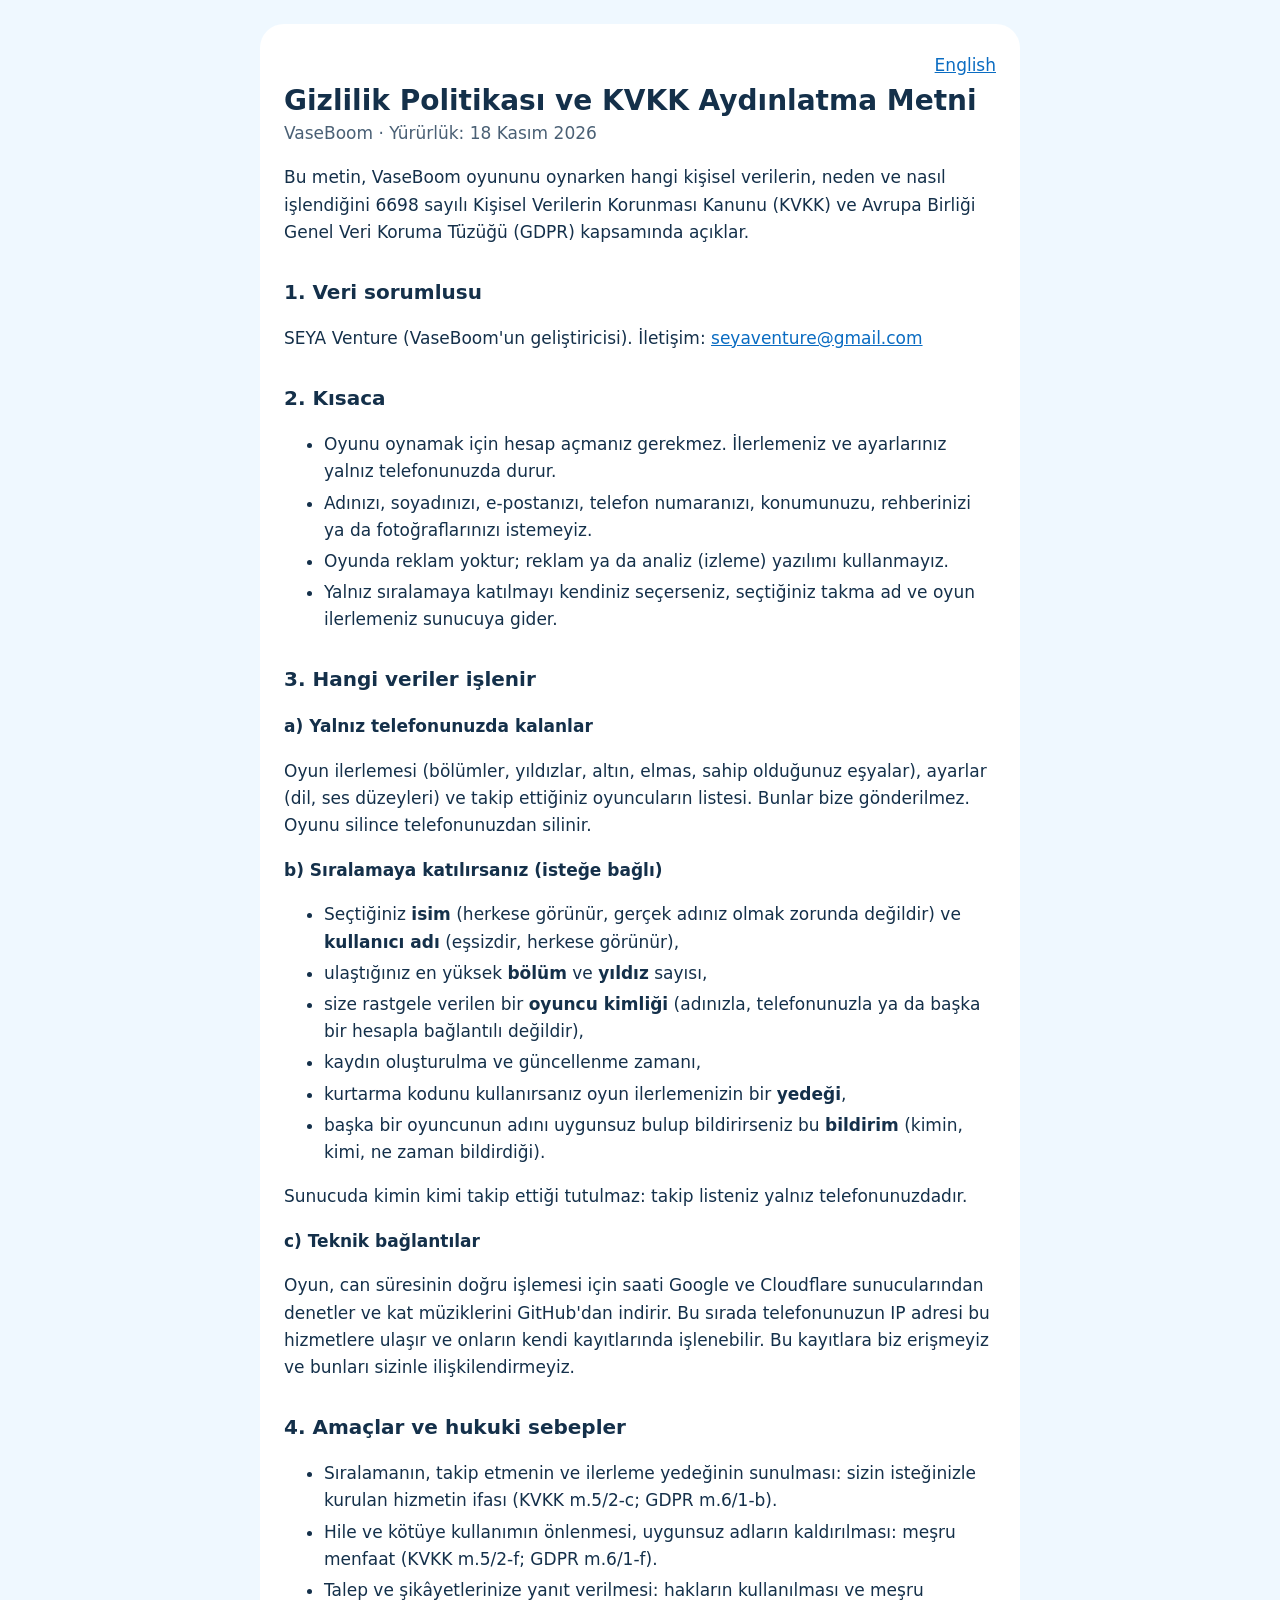
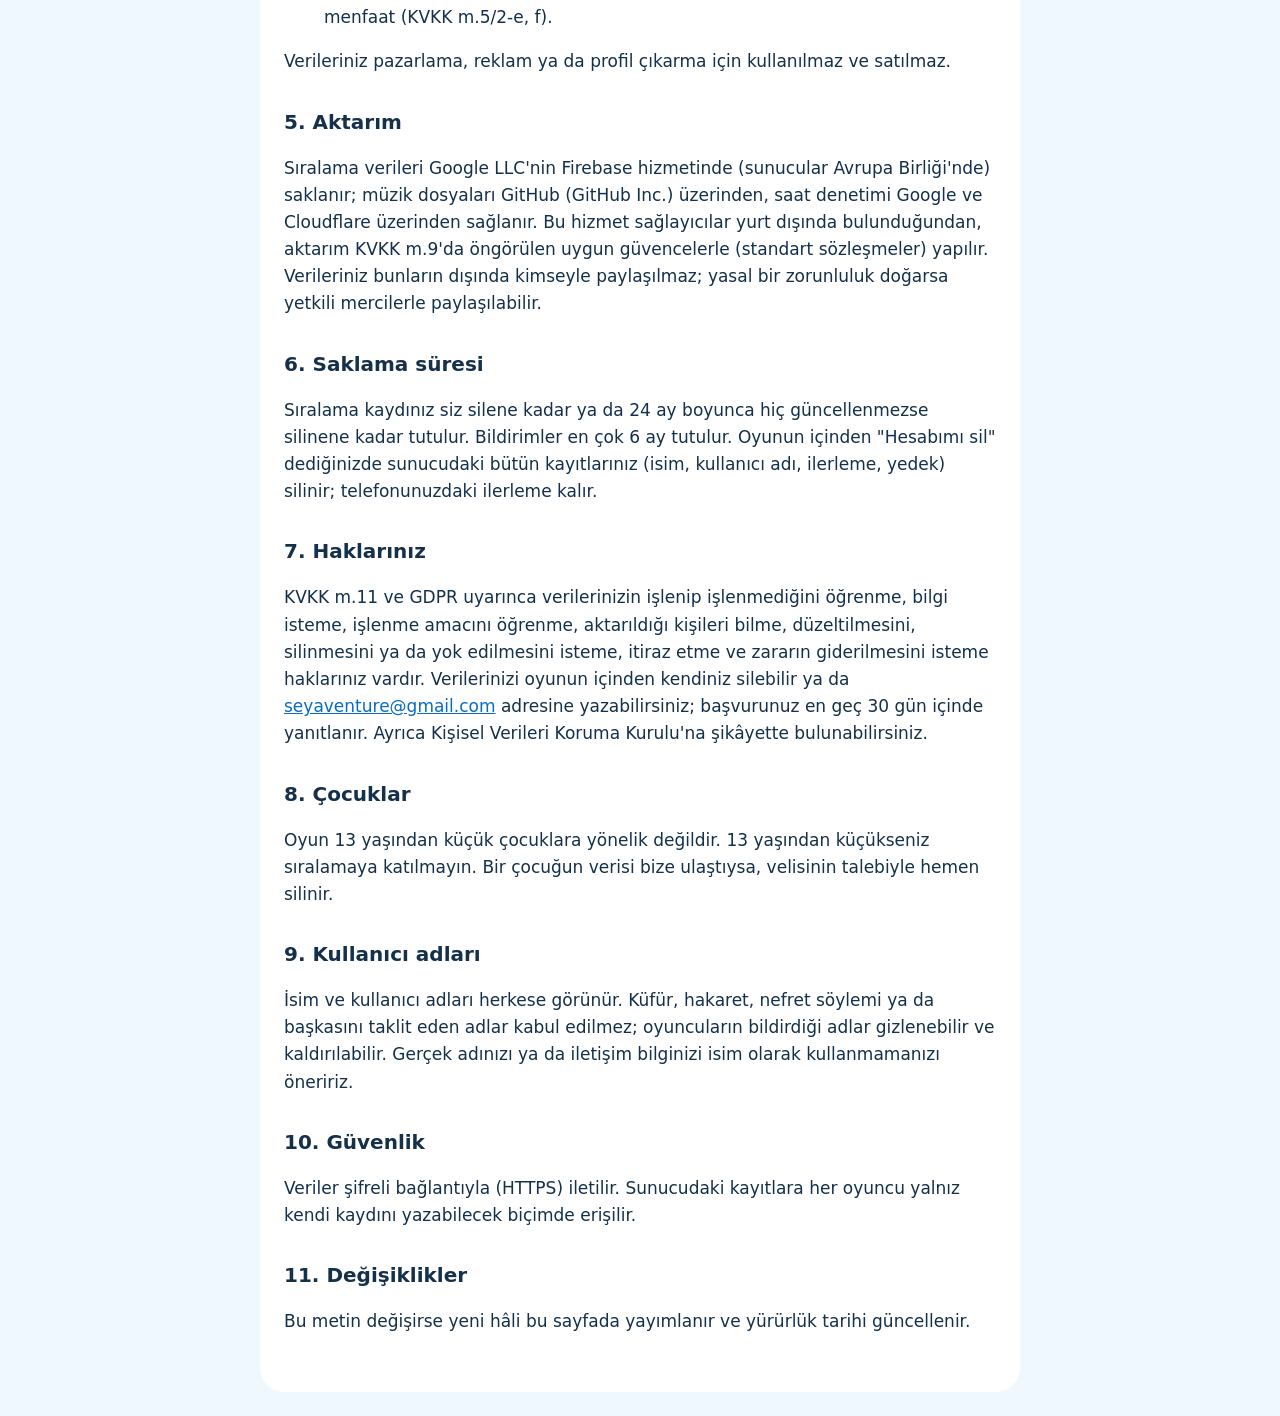
==== legal/tr/gizlilik.html @ 2c10719c "VaseBoom: music and legal pages in one public repository" ====
<!doctype html>
<html lang="tr">
<head>
<meta charset="utf-8">
<meta name="viewport" content="width=device-width, initial-scale=1">
<title>VaseBoom · Gizlilik Politikası</title>
<link rel="stylesheet" href="../style.css">
</head>
<body>
<main>
<p class="lang"><a href="../en/gizlilik.html">English</a></p>
<h1>Gizlilik Politikası ve KVKK Aydınlatma Metni</h1>
<p class="meta">VaseBoom · Yürürlük: 18 Kasım 2026</p>

<p>Bu metin, VaseBoom oyununu oynarken hangi kişisel verilerin, neden ve nasıl işlendiğini 6698 sayılı Kişisel Verilerin Korunması Kanunu (KVKK) ve Avrupa Birliği Genel Veri Koruma Tüzüğü (GDPR) kapsamında açıklar.</p>

<h2>1. Veri sorumlusu</h2>
<p>SEYA Venture (VaseBoom'un geliştiricisi). İletişim: <a href="mailto:seyaventure@gmail.com">seyaventure@gmail.com</a></p>

<h2>2. Kısaca</h2>
<ul>
<li>Oyunu oynamak için hesap açmanız gerekmez. İlerlemeniz ve ayarlarınız yalnız telefonunuzda durur.</li>
<li>Adınızı, soyadınızı, e-postanızı, telefon numaranızı, konumunuzu, rehberinizi ya da fotoğraflarınızı istemeyiz.</li>
<li>Oyunda reklam yoktur; reklam ya da analiz (izleme) yazılımı kullanmayız.</li>
<li>Yalnız sıralamaya katılmayı kendiniz seçerseniz, seçtiğiniz takma ad ve oyun ilerlemeniz sunucuya gider.</li>
</ul>

<h2>3. Hangi veriler işlenir</h2>
<h3>a) Yalnız telefonunuzda kalanlar</h3>
<p>Oyun ilerlemesi (bölümler, yıldızlar, altın, elmas, sahip olduğunuz eşyalar), ayarlar (dil, ses düzeyleri) ve takip ettiğiniz oyuncuların listesi. Bunlar bize gönderilmez. Oyunu silince telefonunuzdan silinir.</p>

<h3>b) Sıralamaya katılırsanız (isteğe bağlı)</h3>
<ul>
<li>Seçtiğiniz <b>isim</b> (herkese görünür, gerçek adınız olmak zorunda değildir) ve <b>kullanıcı adı</b> (eşsizdir, herkese görünür),</li>
<li>ulaştığınız en yüksek <b>bölüm</b> ve <b>yıldız</b> sayısı,</li>
<li>size rastgele verilen bir <b>oyuncu kimliği</b> (adınızla, telefonunuzla ya da başka bir hesapla bağlantılı değildir),</li>
<li>kaydın oluşturulma ve güncellenme zamanı,</li>
<li>kurtarma kodunu kullanırsanız oyun ilerlemenizin bir <b>yedeği</b>,</li>
<li>başka bir oyuncunun adını uygunsuz bulup bildirirseniz bu <b>bildirim</b> (kimin, kimi, ne zaman bildirdiği).</li>
</ul>
<p>Sunucuda kimin kimi takip ettiği tutulmaz: takip listeniz yalnız telefonunuzdadır.</p>

<h3>c) Teknik bağlantılar</h3>
<p>Oyun, can süresinin doğru işlemesi için saati Google ve Cloudflare sunucularından denetler ve kat müziklerini GitHub'dan indirir. Bu sırada telefonunuzun IP adresi bu hizmetlere ulaşır ve onların kendi kayıtlarında işlenebilir. Bu kayıtlara biz erişmeyiz ve bunları sizinle ilişkilendirmeyiz.</p>

<h2>4. Amaçlar ve hukuki sebepler</h2>
<ul>
<li>Sıralamanın, takip etmenin ve ilerleme yedeğinin sunulması: sizin isteğinizle kurulan hizmetin ifası (KVKK m.5/2-c; GDPR m.6/1-b).</li>
<li>Hile ve kötüye kullanımın önlenmesi, uygunsuz adların kaldırılması: meşru menfaat (KVKK m.5/2-f; GDPR m.6/1-f).</li>
<li>Talep ve şikâyetlerinize yanıt verilmesi: hakların kullanılması ve meşru menfaat (KVKK m.5/2-e, f).</li>
</ul>
<p>Verileriniz pazarlama, reklam ya da profil çıkarma için kullanılmaz ve satılmaz.</p>

<h2>5. Aktarım</h2>
<p>Sıralama verileri Google LLC'nin Firebase hizmetinde (sunucular Avrupa Birliği'nde) saklanır; müzik dosyaları GitHub (GitHub Inc.) üzerinden, saat denetimi Google ve Cloudflare üzerinden sağlanır. Bu hizmet sağlayıcılar yurt dışında bulunduğundan, aktarım KVKK m.9'da öngörülen uygun güvencelerle (standart sözleşmeler) yapılır. Verileriniz bunların dışında kimseyle paylaşılmaz; yasal bir zorunluluk doğarsa yetkili mercilerle paylaşılabilir.</p>

<h2>6. Saklama süresi</h2>
<p>Sıralama kaydınız siz silene kadar ya da 24 ay boyunca hiç güncellenmezse silinene kadar tutulur. Bildirimler en çok 6 ay tutulur. Oyunun içinden "Hesabımı sil" dediğinizde sunucudaki bütün kayıtlarınız (isim, kullanıcı adı, ilerleme, yedek) silinir; telefonunuzdaki ilerleme kalır.</p>

<h2>7. Haklarınız</h2>
<p>KVKK m.11 ve GDPR uyarınca verilerinizin işlenip işlenmediğini öğrenme, bilgi isteme, işlenme amacını öğrenme, aktarıldığı kişileri bilme, düzeltilmesini, silinmesini ya da yok edilmesini isteme, itiraz etme ve zararın giderilmesini isteme haklarınız vardır. Verilerinizi oyunun içinden kendiniz silebilir ya da <a href="mailto:seyaventure@gmail.com">seyaventure@gmail.com</a> adresine yazabilirsiniz; başvurunuz en geç 30 gün içinde yanıtlanır. Ayrıca Kişisel Verileri Koruma Kurulu'na şikâyette bulunabilirsiniz.</p>

<h2>8. Çocuklar</h2>
<p>Oyun 13 yaşından küçük çocuklara yönelik değildir. 13 yaşından küçükseniz sıralamaya katılmayın. Bir çocuğun verisi bize ulaştıysa, velisinin talebiyle hemen silinir.</p>

<h2>9. Kullanıcı adları</h2>
<p>İsim ve kullanıcı adları herkese görünür. Küfür, hakaret, nefret söylemi ya da başkasını taklit eden adlar kabul edilmez; oyuncuların bildirdiği adlar gizlenebilir ve kaldırılabilir. Gerçek adınızı ya da iletişim bilginizi isim olarak kullanmamanızı öneririz.</p>

<h2>10. Güvenlik</h2>
<p>Veriler şifreli bağlantıyla (HTTPS) iletilir. Sunucudaki kayıtlara her oyuncu yalnız kendi kaydını yazabilecek biçimde erişilir.</p>

<h2>11. Değişiklikler</h2>
<p>Bu metin değişirse yeni hâli bu sayfada yayımlanır ve yürürlük tarihi güncellenir.</p>
</main>
</body>
</html>
---- legal/style.css ----
:root { --ink: #14304a; --soft: #4a6075; --accent: #0a6cc2; --bg: #eff8ff; --card: #ffffff; }
@media (prefers-color-scheme: dark) {
  :root { --ink: #e8f1fa; --soft: #a9bccd; --accent: #6cb8ff; --bg: #0f1d2b; --card: #16293b; }
}
* { box-sizing: border-box; }
body { margin: 0; background: var(--bg); color: var(--ink); font: 17px/1.6 system-ui, -apple-system, "Segoe UI", Roboto, sans-serif; }
main { max-width: 760px; margin: 24px auto; padding: 28px 24px 40px; background: var(--card); border-radius: 24px; }
h1 { font-size: 28px; line-height: 1.25; margin: 4px 0 2px; }
h2 { font-size: 20px; margin-top: 30px; }
h3 { font-size: 17px; margin-top: 18px; }
.meta { color: var(--soft); margin-top: 0; }
.lang { text-align: right; margin: 0; }
a { color: var(--accent); }
li { margin: 4px 0; }
@media (max-width: 600px) { main { margin: 0; border-radius: 0; padding: 20px 16px 32px; } }
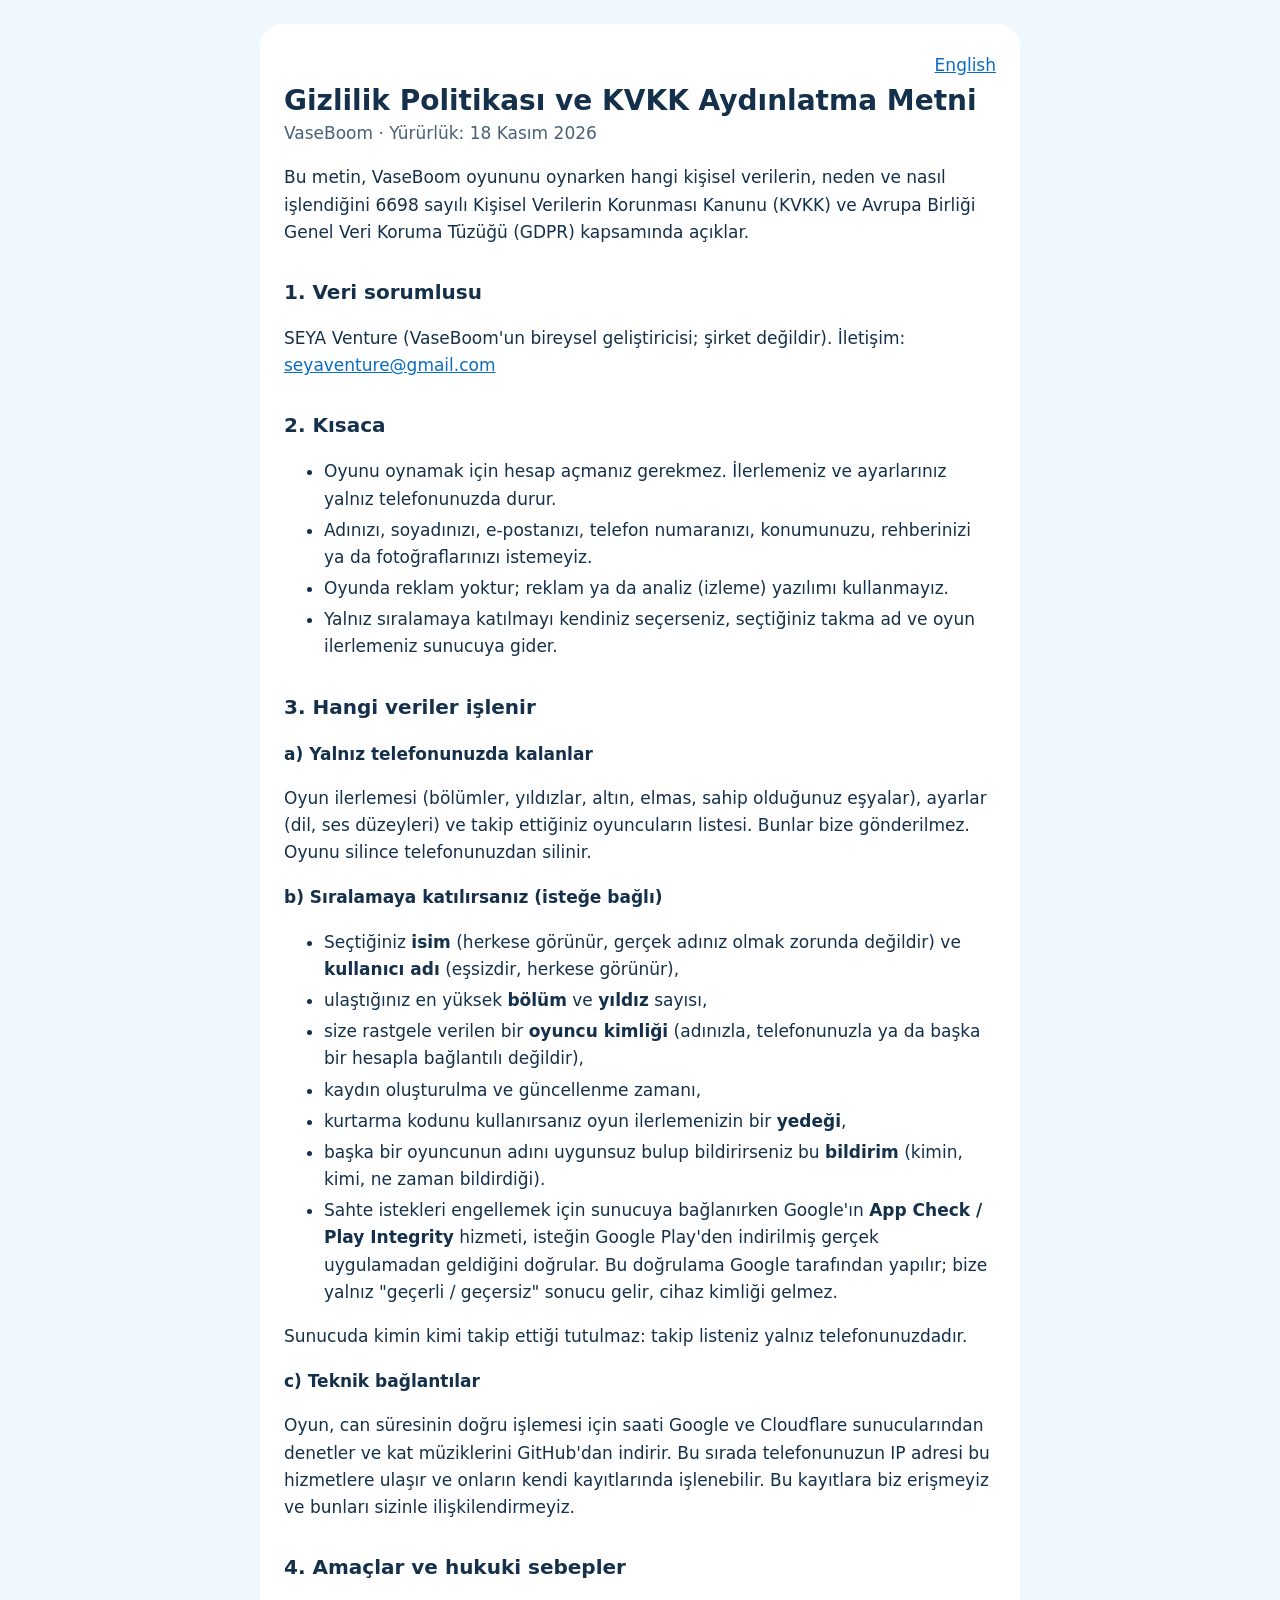
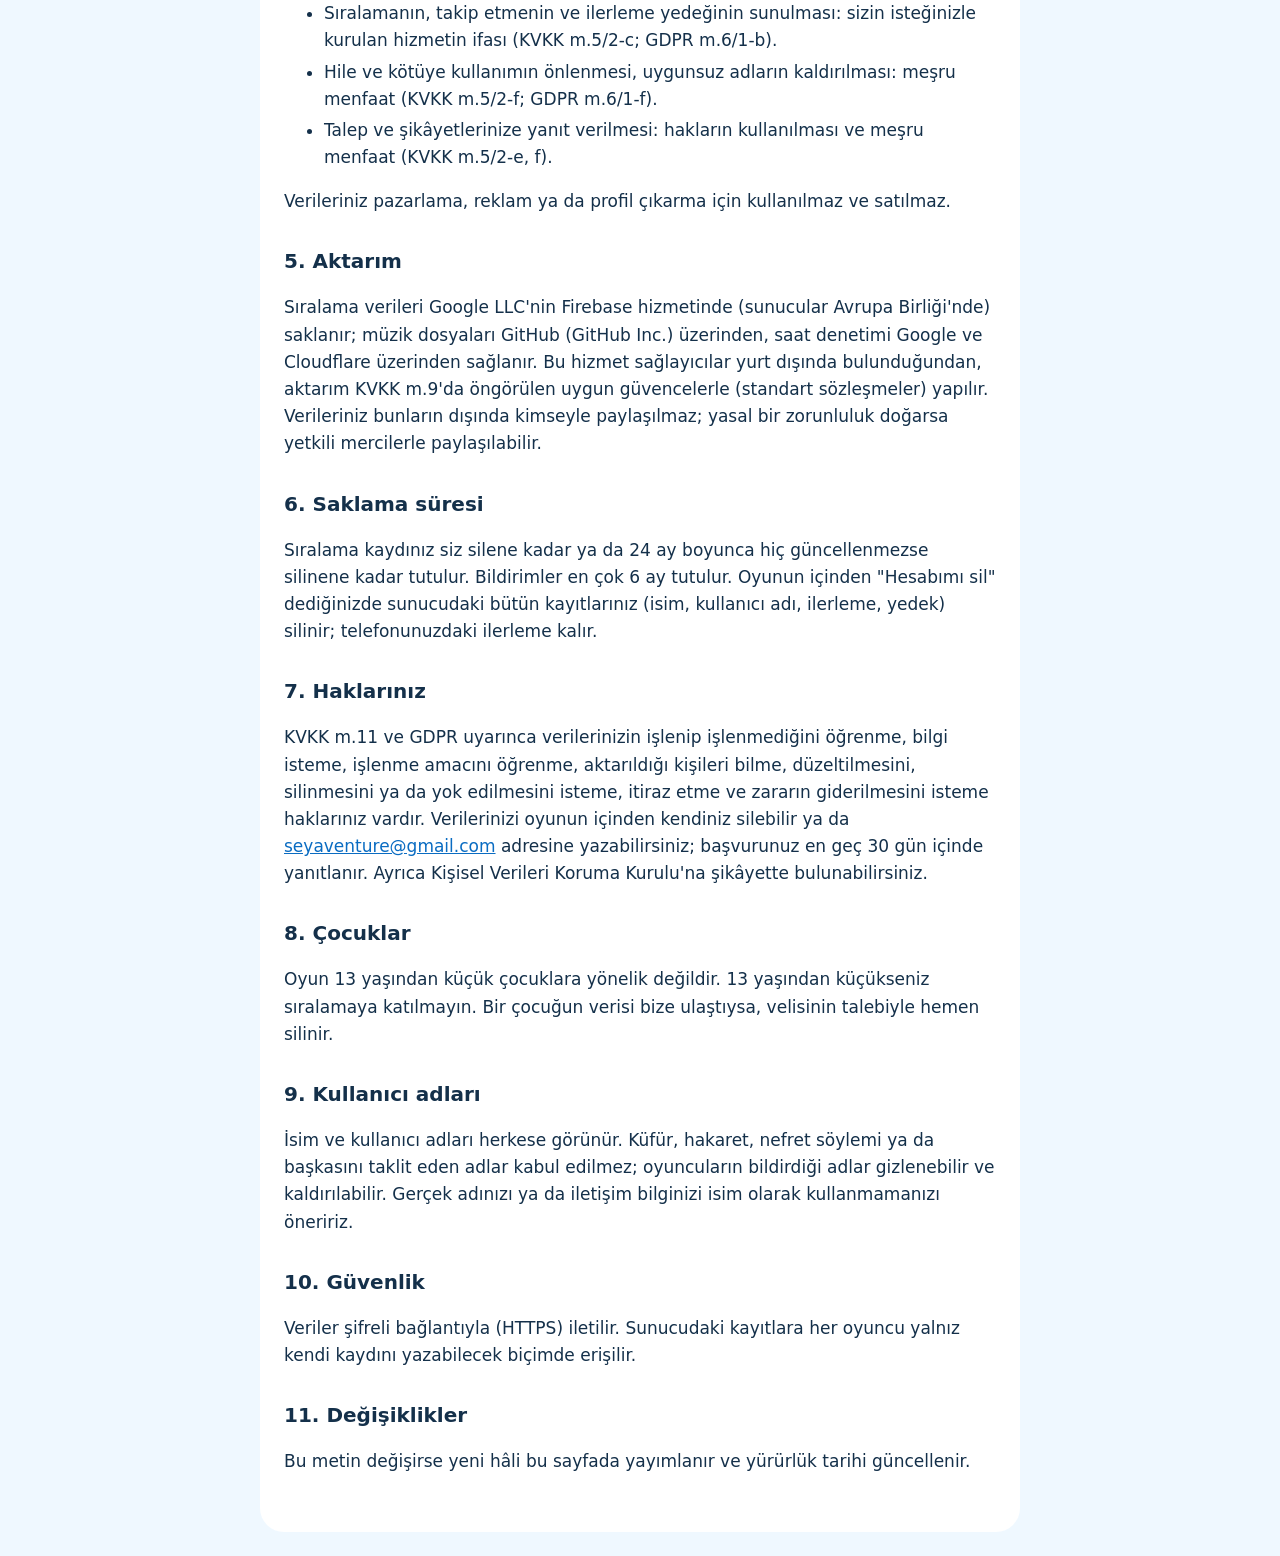
==== commit 24b7d000: "Privacy: individual developer, App Check note Co-Authored-By: Claude Opus 5.5 <noreply@anthropic.com" ====
--- a/legal/tr/gizlilik.html
+++ b/legal/tr/gizlilik.html
@@ -15,7 +15,7 @@
 <p>Bu metin, VaseBoom oyununu oynarken hangi kişisel verilerin, neden ve nasıl işlendiğini 6698 sayılı Kişisel Verilerin Korunması Kanunu (KVKK) ve Avrupa Birliği Genel Veri Koruma Tüzüğü (GDPR) kapsamında açıklar.</p>
 
 <h2>1. Veri sorumlusu</h2>
-<p>SEYA Venture (VaseBoom'un geliştiricisi). İletişim: <a href="mailto:seyaventure@gmail.com">seyaventure@gmail.com</a></p>
+<p>SEYA Venture (VaseBoom'un bireysel geliştiricisi; şirket değildir). İletişim: <a href="mailto:seyaventure@gmail.com">seyaventure@gmail.com</a></p>
 
 <h2>2. Kısaca</h2>
 <ul>
@@ -37,6 +37,7 @@
 <li>kaydın oluşturulma ve güncellenme zamanı,</li>
 <li>kurtarma kodunu kullanırsanız oyun ilerlemenizin bir <b>yedeği</b>,</li>
 <li>başka bir oyuncunun adını uygunsuz bulup bildirirseniz bu <b>bildirim</b> (kimin, kimi, ne zaman bildirdiği).</li>
+<li>Sahte istekleri engellemek için sunucuya bağlanırken Google'ın <b>App Check / Play Integrity</b> hizmeti, isteğin Google Play'den indirilmiş gerçek uygulamadan geldiğini doğrular. Bu doğrulama Google tarafından yapılır; bize yalnız "geçerli / geçersiz" sonucu gelir, cihaz kimliği gelmez.</li>
 </ul>
 <p>Sunucuda kimin kimi takip ettiği tutulmaz: takip listeniz yalnız telefonunuzdadır.</p>
 
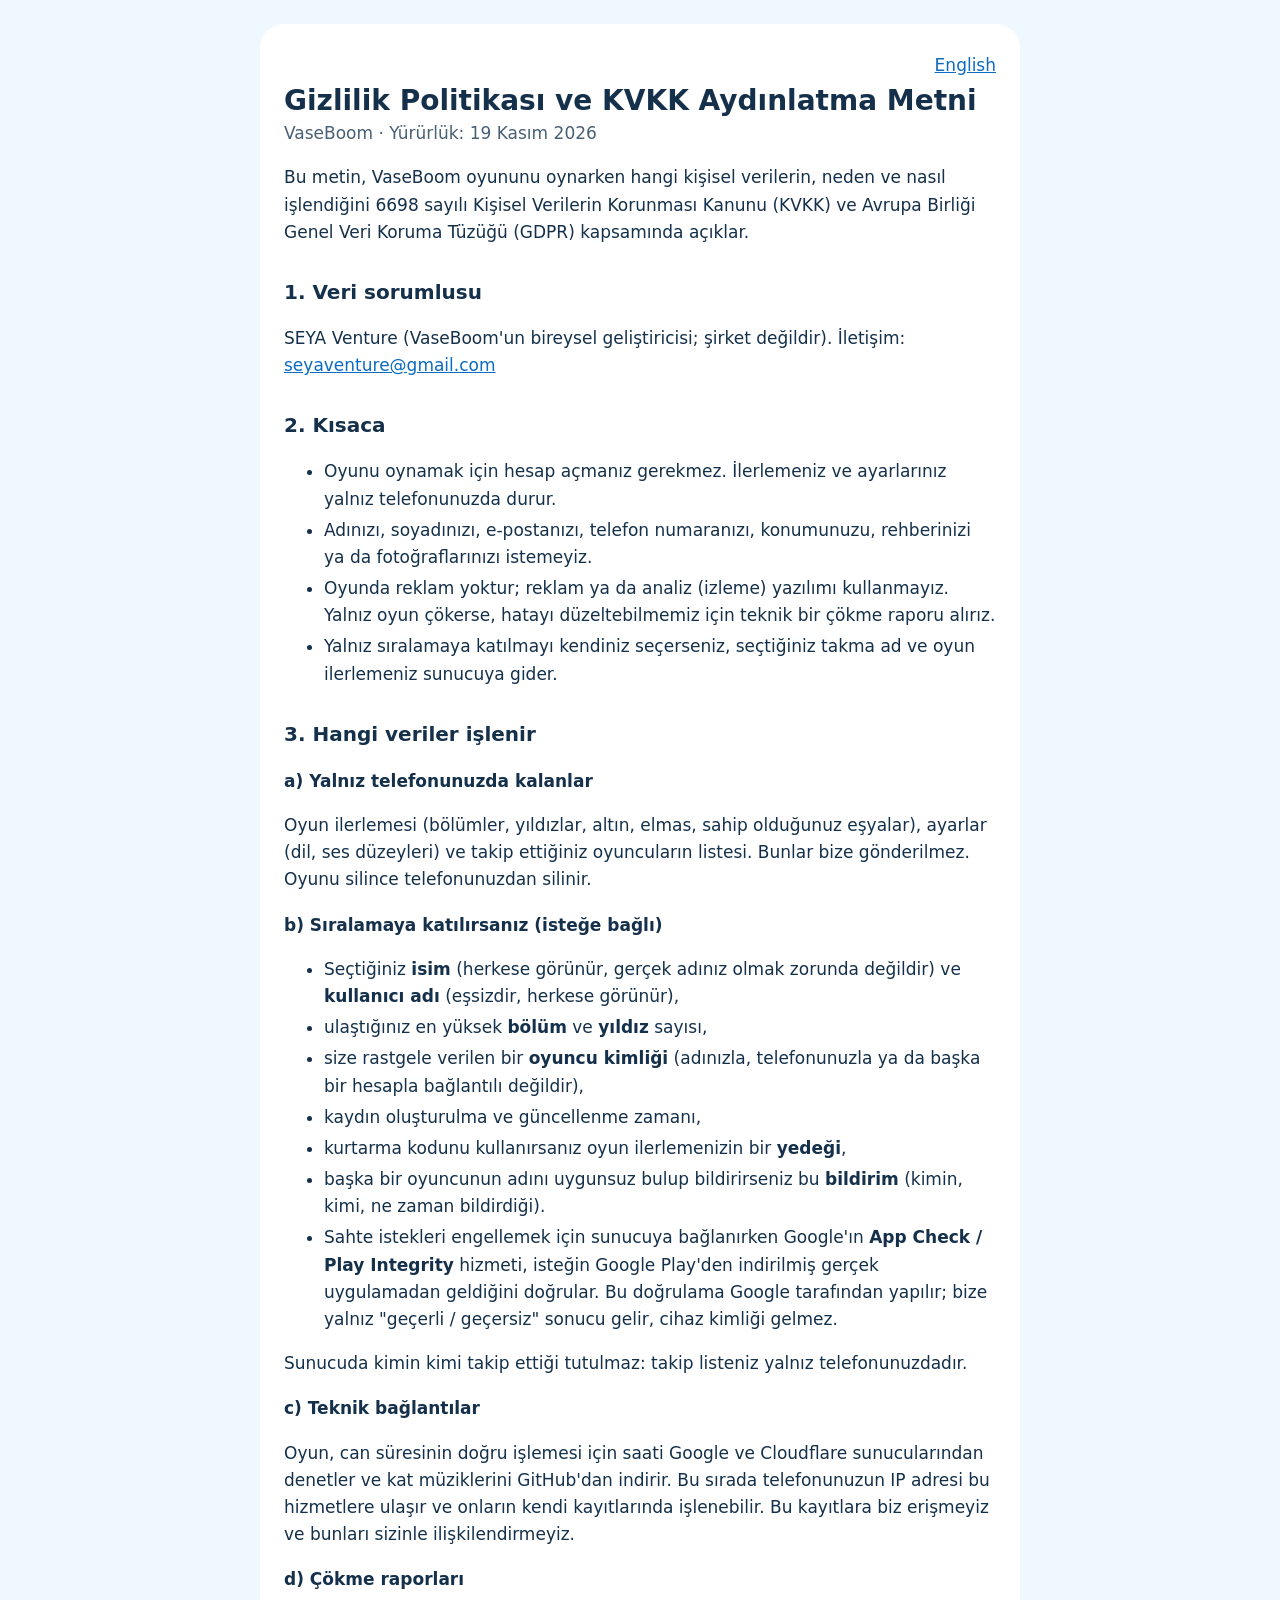
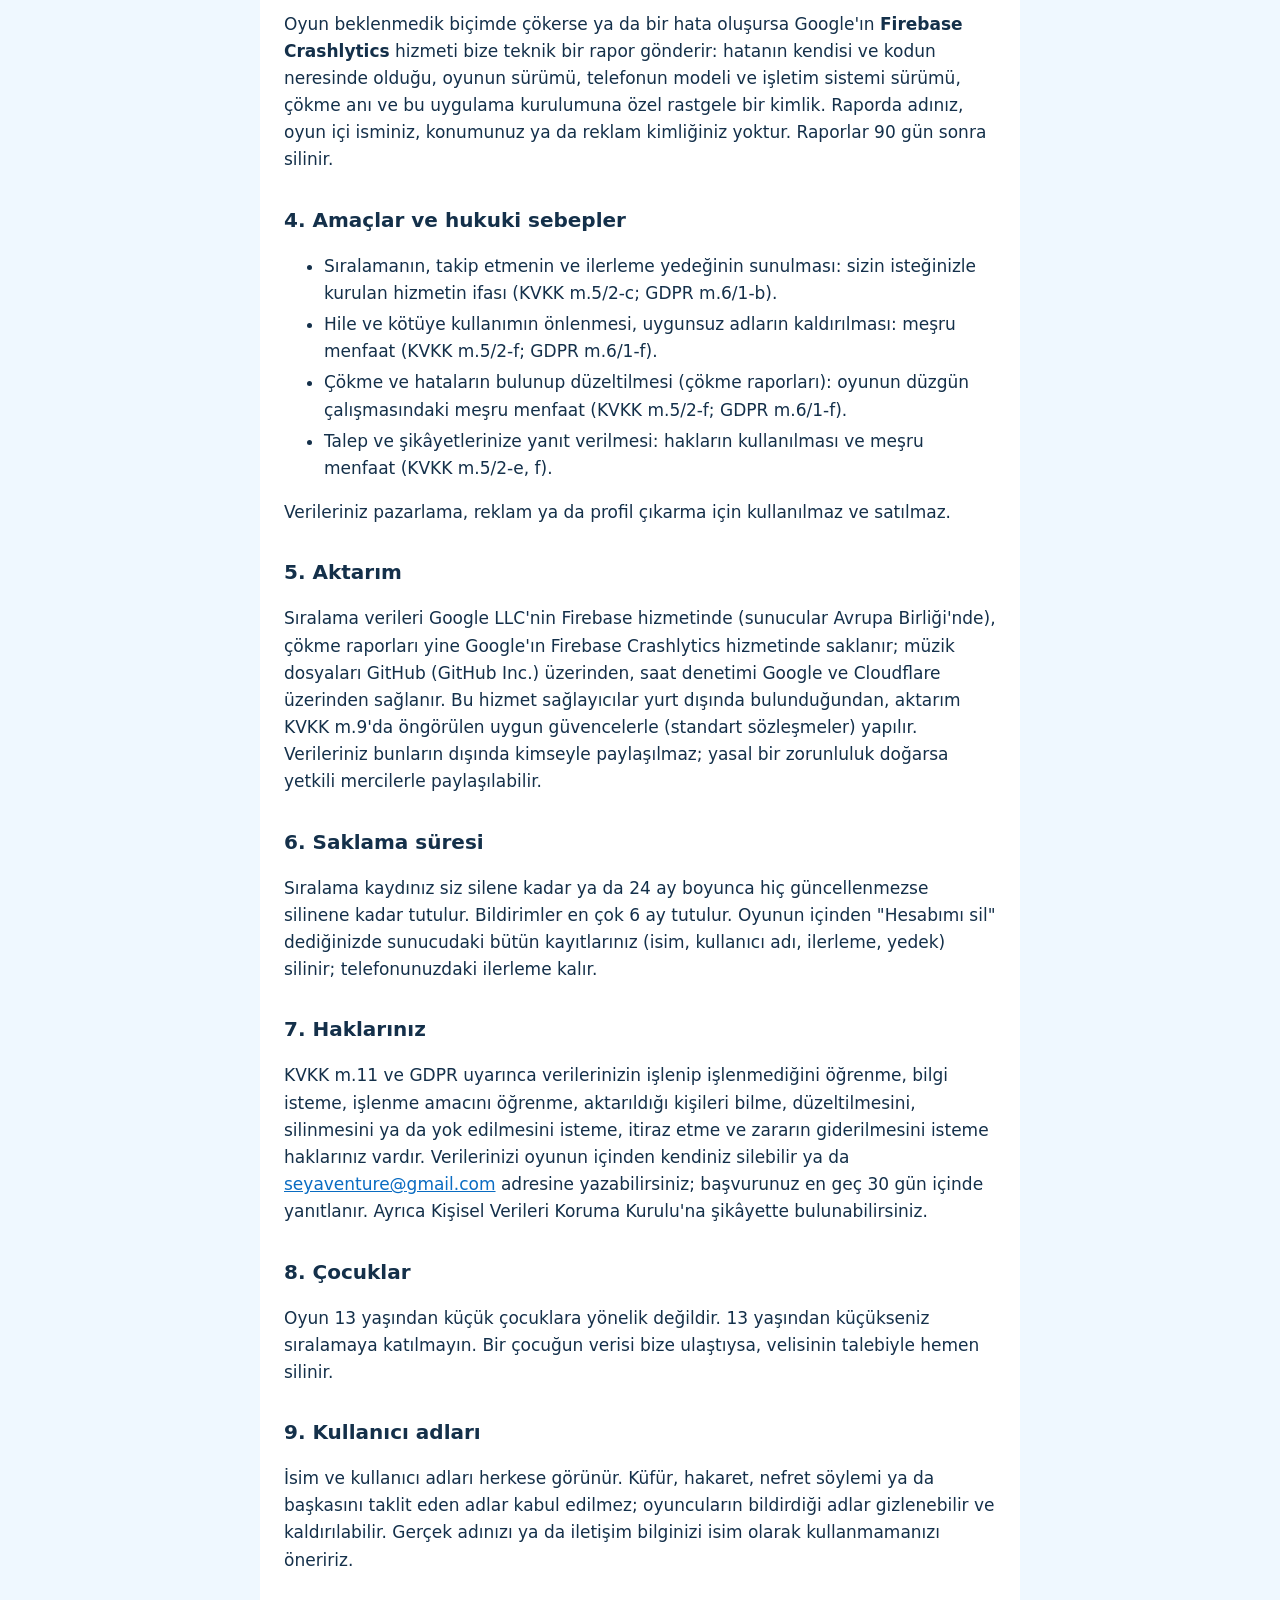
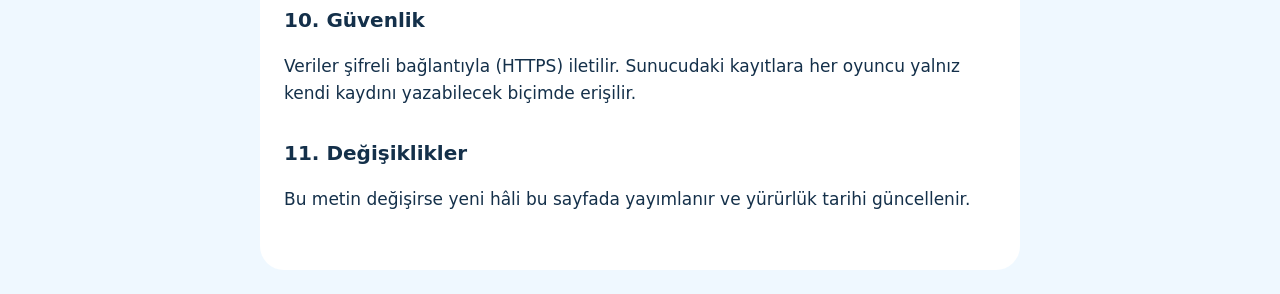
==== commit 5158988f: "Privacy: crash reports Co-Authored-By: Claude Opus 5.5 <noreply@anthropic.com>" ====
--- a/legal/tr/gizlilik.html
+++ b/legal/tr/gizlilik.html
@@ -10,7 +10,7 @@
 <main>
 <p class="lang"><a href="../en/gizlilik.html">English</a></p>
 <h1>Gizlilik Politikası ve KVKK Aydınlatma Metni</h1>
-<p class="meta">VaseBoom · Yürürlük: 18 Kasım 2026</p>
+<p class="meta">VaseBoom · Yürürlük: 19 Kasım 2026</p>
 
 <p>Bu metin, VaseBoom oyununu oynarken hangi kişisel verilerin, neden ve nasıl işlendiğini 6698 sayılı Kişisel Verilerin Korunması Kanunu (KVKK) ve Avrupa Birliği Genel Veri Koruma Tüzüğü (GDPR) kapsamında açıklar.</p>
 
@@ -21,7 +21,7 @@
 <ul>
 <li>Oyunu oynamak için hesap açmanız gerekmez. İlerlemeniz ve ayarlarınız yalnız telefonunuzda durur.</li>
 <li>Adınızı, soyadınızı, e-postanızı, telefon numaranızı, konumunuzu, rehberinizi ya da fotoğraflarınızı istemeyiz.</li>
-<li>Oyunda reklam yoktur; reklam ya da analiz (izleme) yazılımı kullanmayız.</li>
+<li>Oyunda reklam yoktur; reklam ya da analiz (izleme) yazılımı kullanmayız. Yalnız oyun çökerse, hatayı düzeltebilmemiz için teknik bir çökme raporu alırız.</li>
 <li>Yalnız sıralamaya katılmayı kendiniz seçerseniz, seçtiğiniz takma ad ve oyun ilerlemeniz sunucuya gider.</li>
 </ul>
 
@@ -44,21 +44,25 @@
 <h3>c) Teknik bağlantılar</h3>
 <p>Oyun, can süresinin doğru işlemesi için saati Google ve Cloudflare sunucularından denetler ve kat müziklerini GitHub'dan indirir. Bu sırada telefonunuzun IP adresi bu hizmetlere ulaşır ve onların kendi kayıtlarında işlenebilir. Bu kayıtlara biz erişmeyiz ve bunları sizinle ilişkilendirmeyiz.</p>
 
+<h3>d) Çökme raporları</h3>
+<p>Oyun beklenmedik biçimde çökerse ya da bir hata oluşursa Google'ın <b>Firebase Crashlytics</b> hizmeti bize teknik bir rapor gönderir: hatanın kendisi ve kodun neresinde olduğu, oyunun sürümü, telefonun modeli ve işletim sistemi sürümü, çökme anı ve bu uygulama kurulumuna özel rastgele bir kimlik. Raporda adınız, oyun içi isminiz, konumunuz ya da reklam kimliğiniz yoktur. Raporlar 90 gün sonra silinir.</p>
+
 <h2>4. Amaçlar ve hukuki sebepler</h2>
 <ul>
 <li>Sıralamanın, takip etmenin ve ilerleme yedeğinin sunulması: sizin isteğinizle kurulan hizmetin ifası (KVKK m.5/2-c; GDPR m.6/1-b).</li>
 <li>Hile ve kötüye kullanımın önlenmesi, uygunsuz adların kaldırılması: meşru menfaat (KVKK m.5/2-f; GDPR m.6/1-f).</li>
+<li>Çökme ve hataların bulunup düzeltilmesi (çökme raporları): oyunun düzgün çalışmasındaki meşru menfaat (KVKK m.5/2-f; GDPR m.6/1-f).</li>
 <li>Talep ve şikâyetlerinize yanıt verilmesi: hakların kullanılması ve meşru menfaat (KVKK m.5/2-e, f).</li>
 </ul>
 <p>Verileriniz pazarlama, reklam ya da profil çıkarma için kullanılmaz ve satılmaz.</p>
 
 <h2>5. Aktarım</h2>
-<p>Sıralama verileri Google LLC'nin Firebase hizmetinde (sunucular Avrupa Birliği'nde) saklanır; müzik dosyaları GitHub (GitHub Inc.) üzerinden, saat denetimi Google ve Cloudflare üzerinden sağlanır. Bu hizmet sağlayıcılar yurt dışında bulunduğundan, aktarım KVKK m.9'da öngörülen uygun güvencelerle (standart sözleşmeler) yapılır. Verileriniz bunların dışında kimseyle paylaşılmaz; yasal bir zorunluluk doğarsa yetkili mercilerle paylaşılabilir.</p>
+<p>Sıralama verileri Google LLC'nin Firebase hizmetinde (sunucular Avrupa Birliği'nde), çökme raporları yine Google'ın Firebase Crashlytics hizmetinde saklanır; müzik dosyaları GitHub (GitHub Inc.) üzerinden, saat denetimi Google ve Cloudflare üzerinden sağlanır. Bu hizmet sağlayıcılar yurt dışında bulunduğundan, aktarım KVKK m.9'da öngörülen uygun güvencelerle (standart sözleşmeler) yapılır. Verileriniz bunların dışında kimseyle paylaşılmaz; yasal bir zorunluluk doğarsa yetkili mercilerle paylaşılabilir.</p>
 
 <h2>6. Saklama süresi</h2>
 <p>Sıralama kaydınız siz silene kadar ya da 24 ay boyunca hiç güncellenmezse silinene kadar tutulur. Bildirimler en çok 6 ay tutulur. Oyunun içinden "Hesabımı sil" dediğinizde sunucudaki bütün kayıtlarınız (isim, kullanıcı adı, ilerleme, yedek) silinir; telefonunuzdaki ilerleme kalır.</p>
 
-<h2>7. Haklarınız</h2>
+<h2 id="rights">7. Haklarınız</h2>
 <p>KVKK m.11 ve GDPR uyarınca verilerinizin işlenip işlenmediğini öğrenme, bilgi isteme, işlenme amacını öğrenme, aktarıldığı kişileri bilme, düzeltilmesini, silinmesini ya da yok edilmesini isteme, itiraz etme ve zararın giderilmesini isteme haklarınız vardır. Verilerinizi oyunun içinden kendiniz silebilir ya da <a href="mailto:seyaventure@gmail.com">seyaventure@gmail.com</a> adresine yazabilirsiniz; başvurunuz en geç 30 gün içinde yanıtlanır. Ayrıca Kişisel Verileri Koruma Kurulu'na şikâyette bulunabilirsiniz.</p>
 
 <h2>8. Çocuklar</h2>
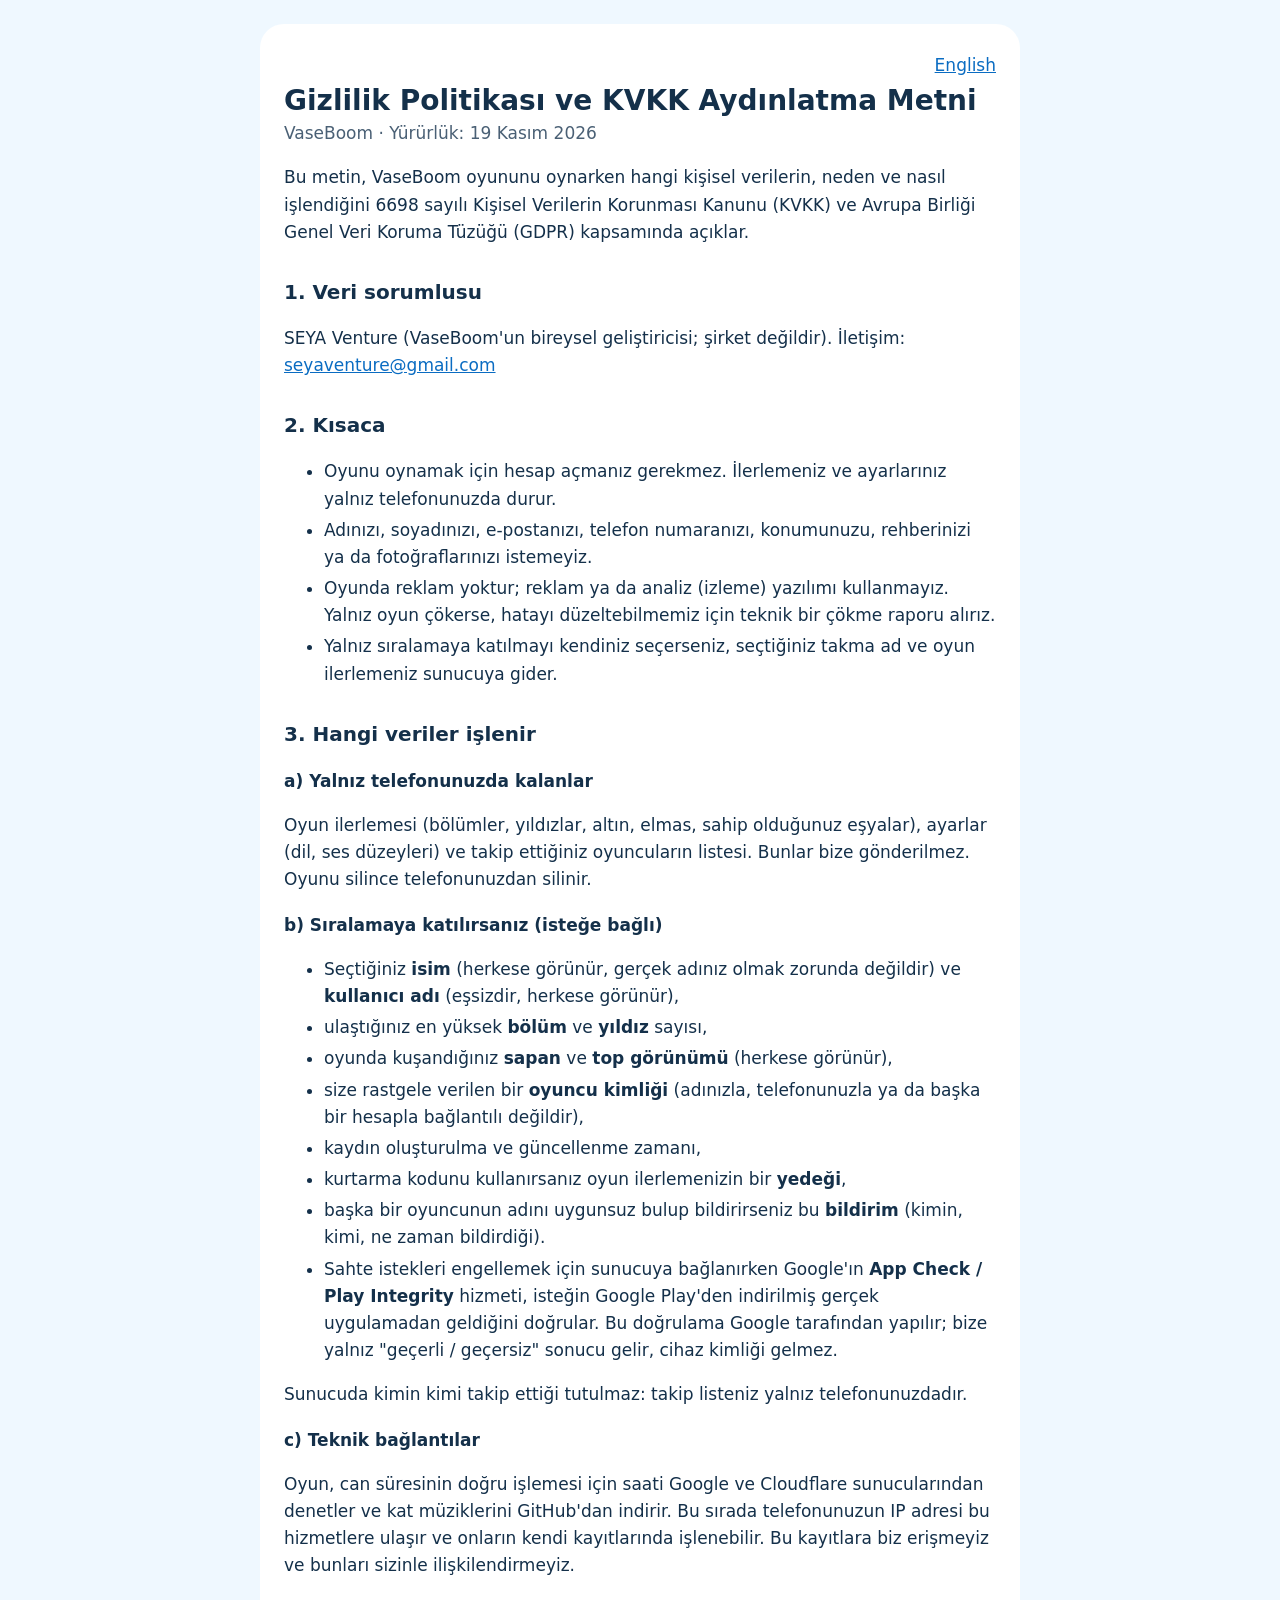
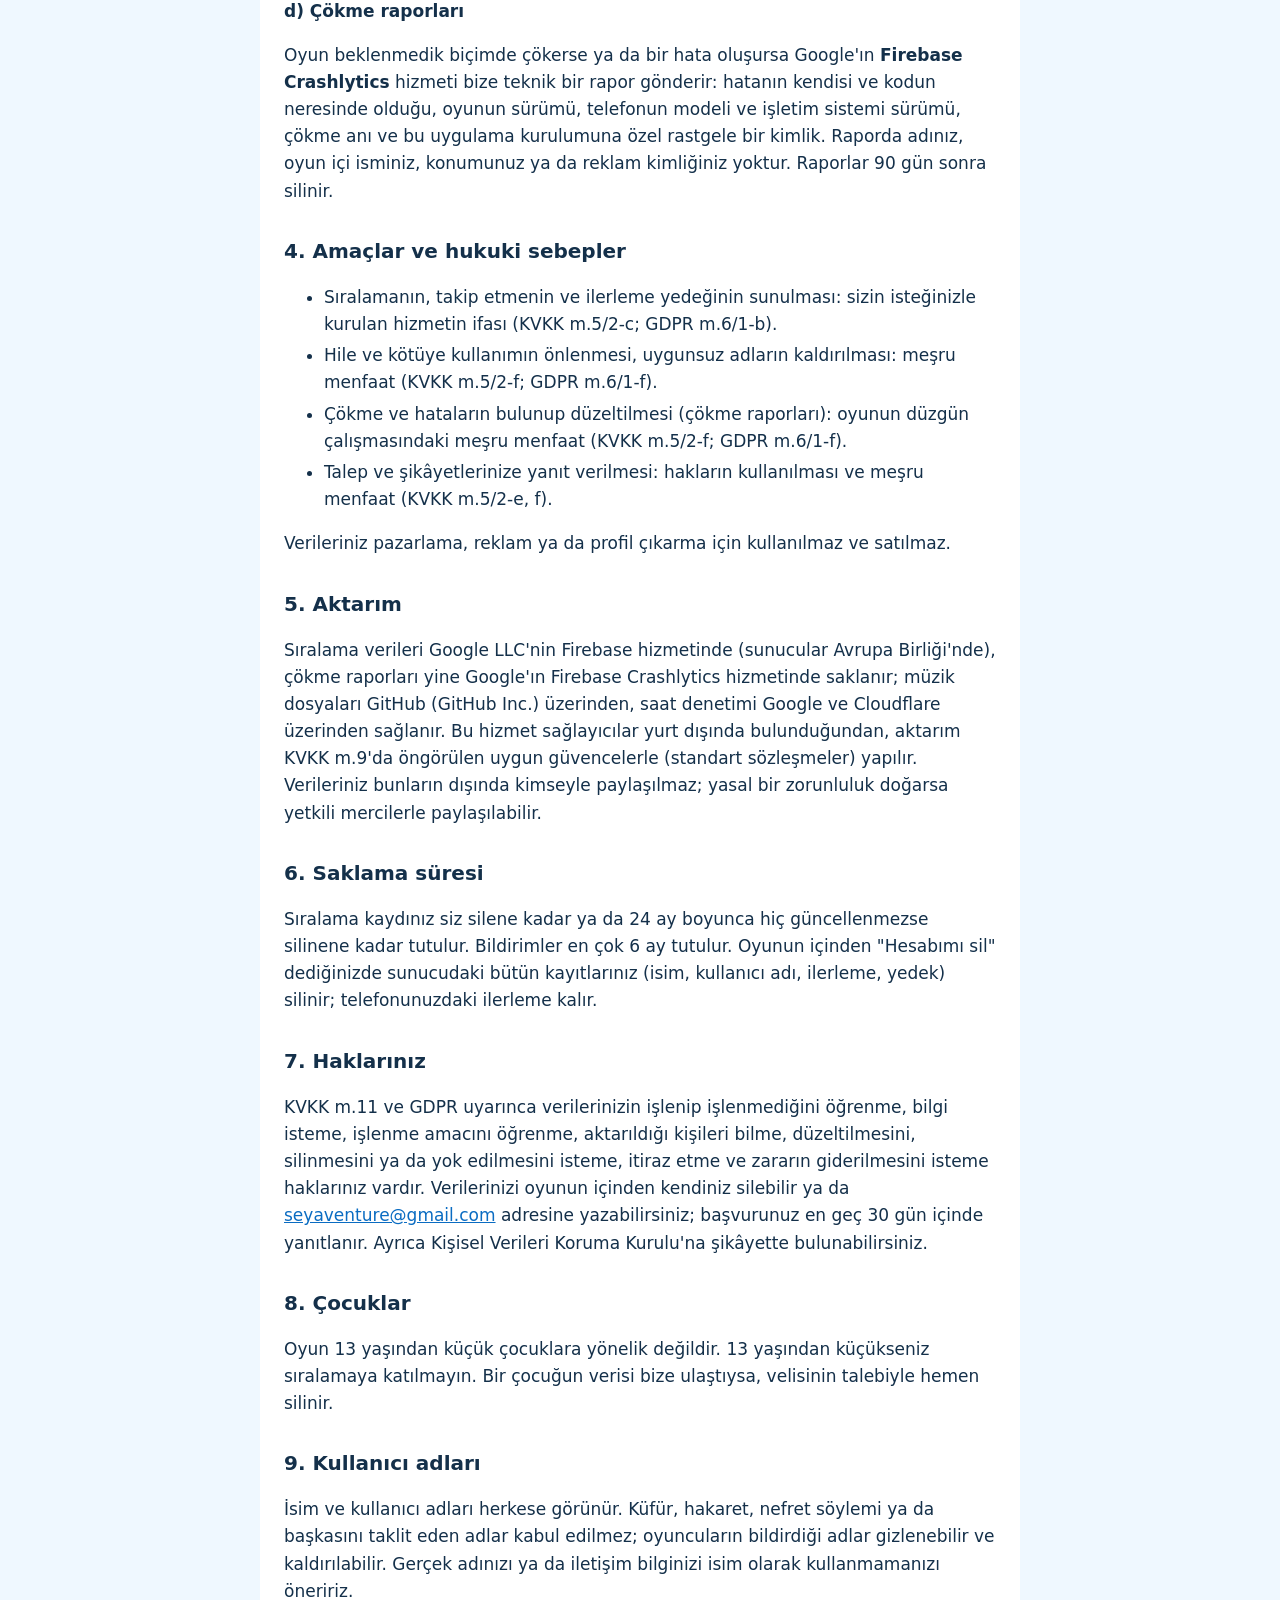
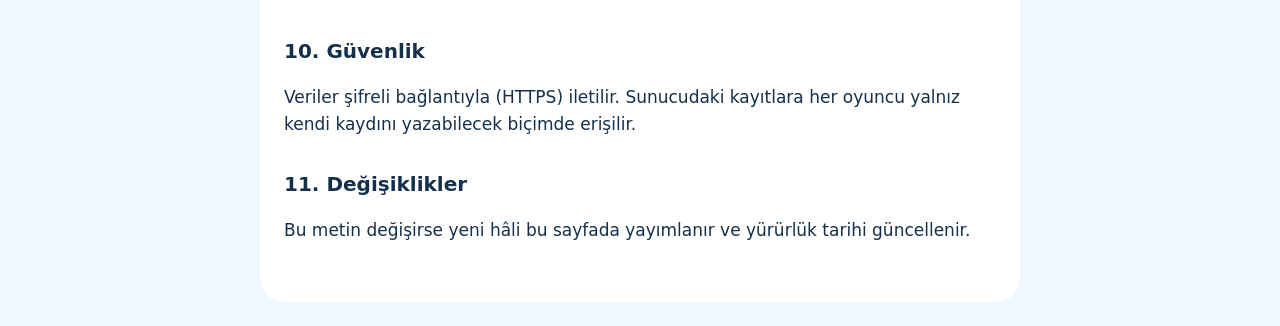
==== commit be751b2c: "Privacy: the equipped slingshot and ball show on the leaderboard Co-Authored-By: Claude Opus 5.5 <no" ====
--- a/legal/tr/gizlilik.html
+++ b/legal/tr/gizlilik.html
@@ -33,6 +33,7 @@
 <ul>
 <li>Seçtiğiniz <b>isim</b> (herkese görünür, gerçek adınız olmak zorunda değildir) ve <b>kullanıcı adı</b> (eşsizdir, herkese görünür),</li>
 <li>ulaştığınız en yüksek <b>bölüm</b> ve <b>yıldız</b> sayısı,</li>
+<li>oyunda kuşandığınız <b>sapan</b> ve <b>top görünümü</b> (herkese görünür),</li>
 <li>size rastgele verilen bir <b>oyuncu kimliği</b> (adınızla, telefonunuzla ya da başka bir hesapla bağlantılı değildir),</li>
 <li>kaydın oluşturulma ve güncellenme zamanı,</li>
 <li>kurtarma kodunu kullanırsanız oyun ilerlemenizin bir <b>yedeği</b>,</li>
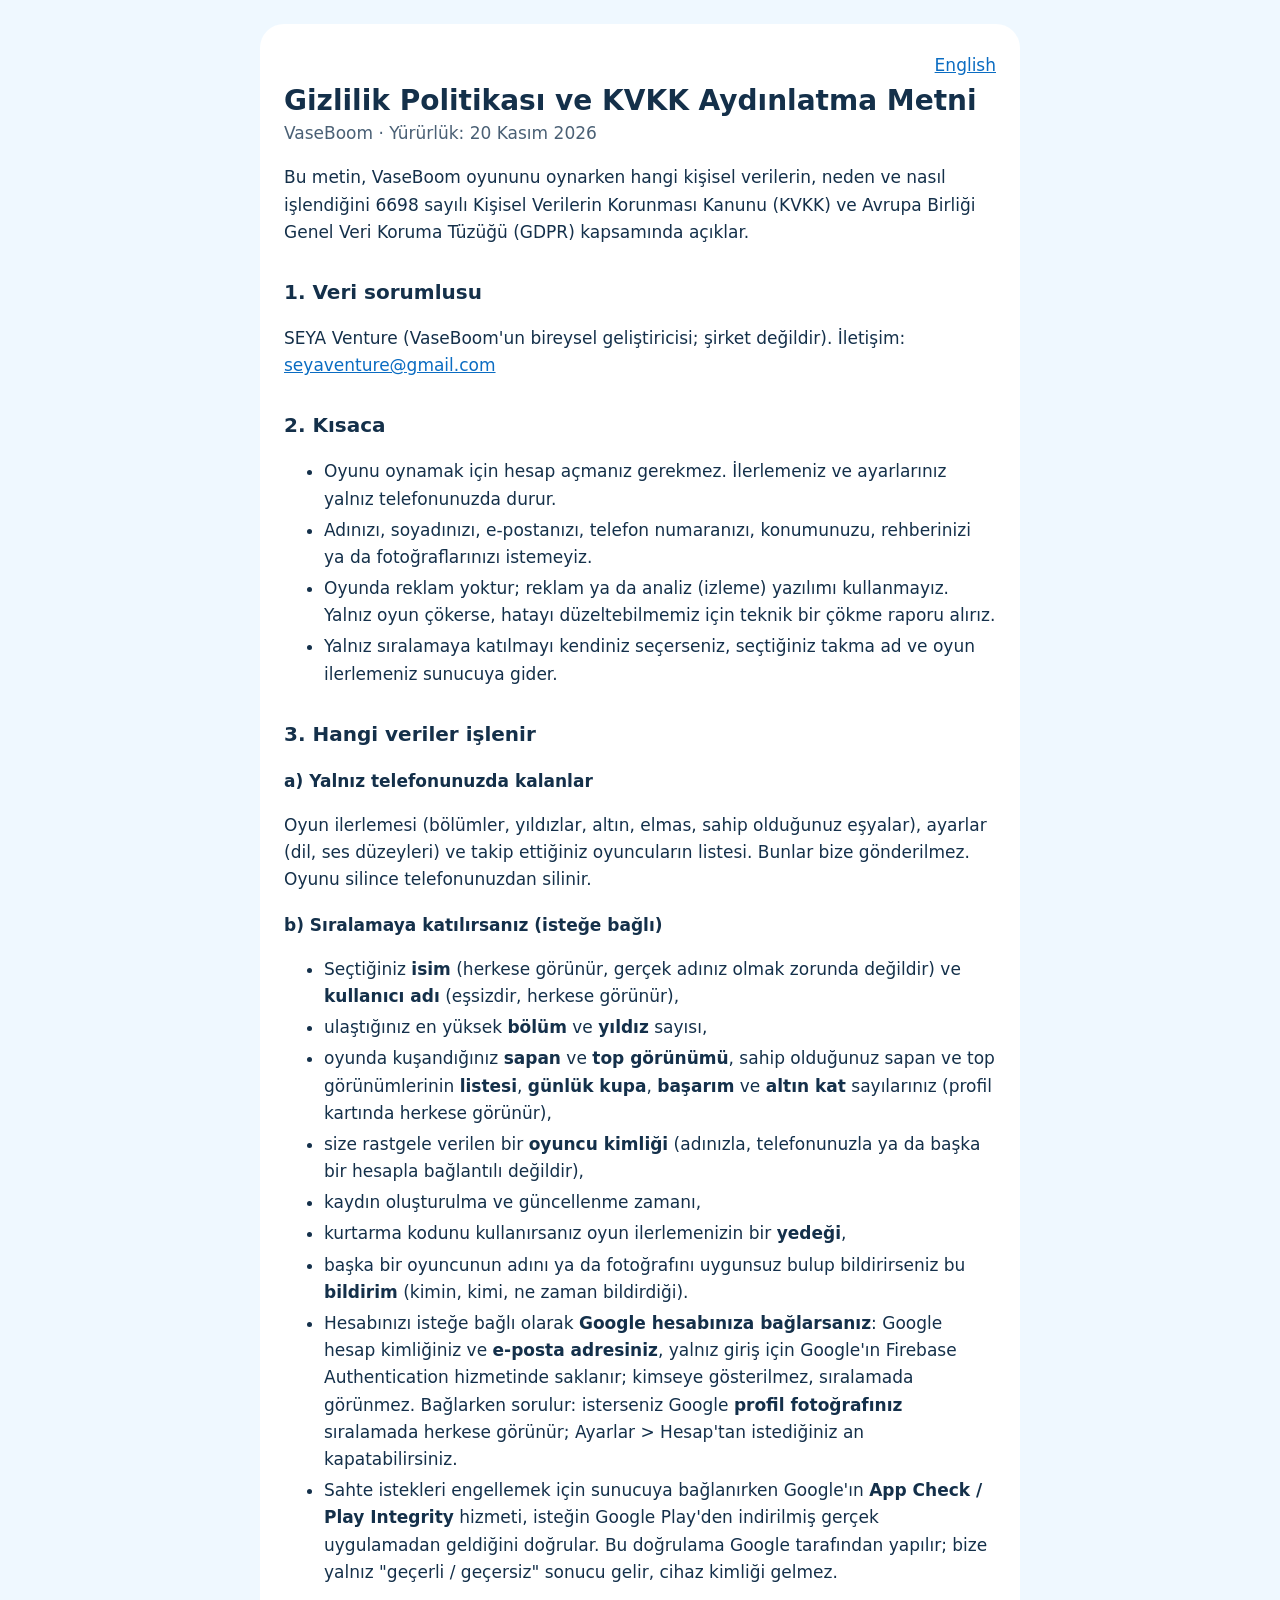
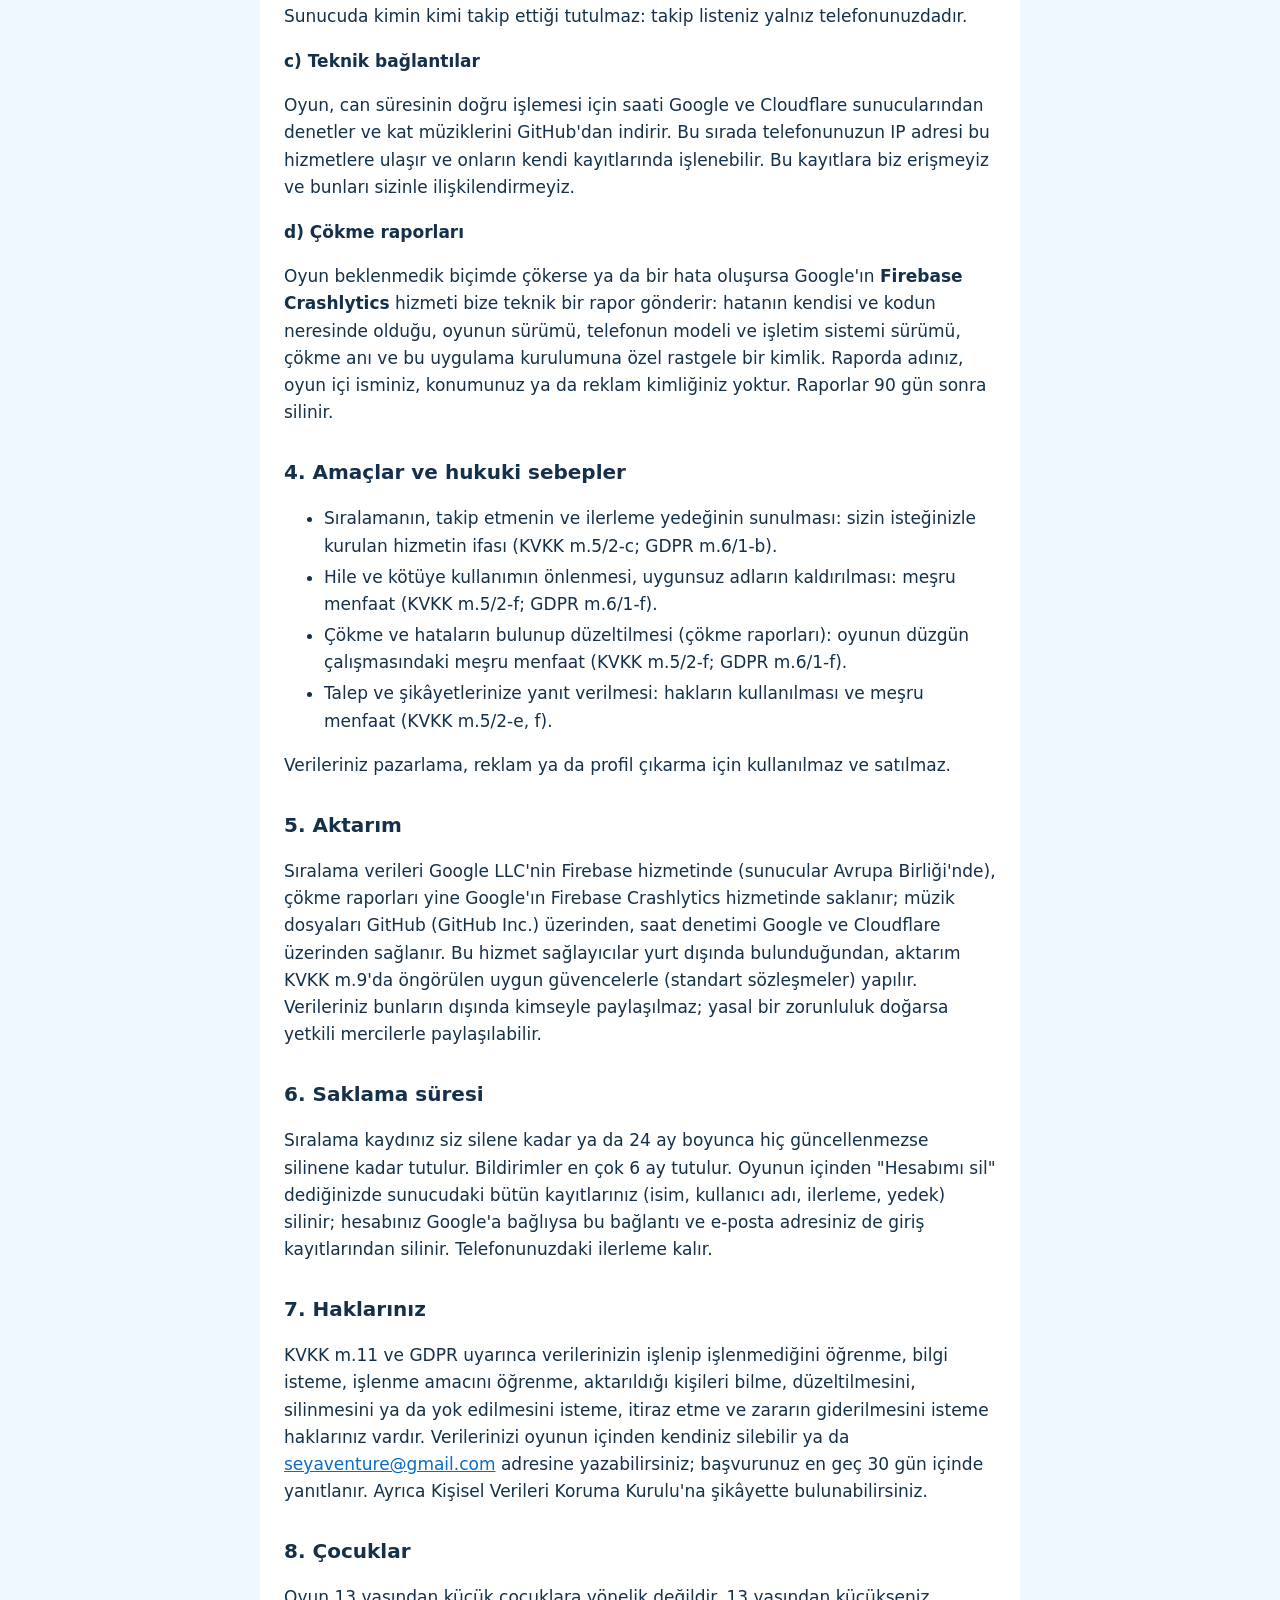
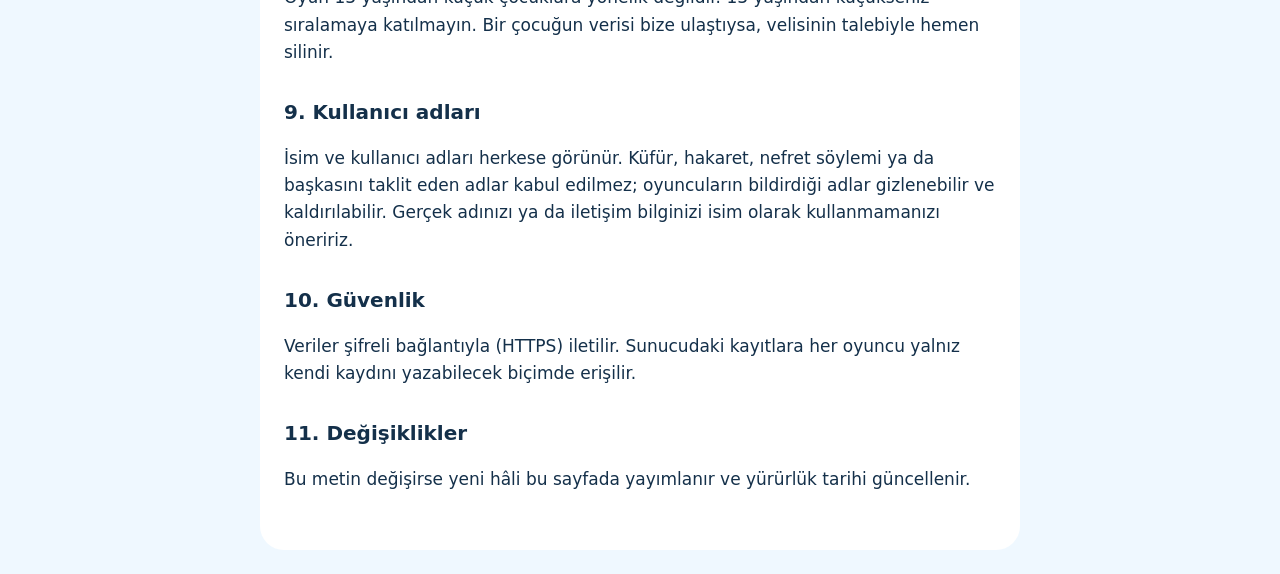
==== commit 4cea41f3: "Privacy: Google link, profile photo, profile card Co-Authored-By: Claude Opus 5.5 <noreply@anthropic" ====
--- a/legal/tr/gizlilik.html
+++ b/legal/tr/gizlilik.html
@@ -10,7 +10,7 @@
 <main>
 <p class="lang"><a href="../en/gizlilik.html">English</a></p>
 <h1>Gizlilik Politikası ve KVKK Aydınlatma Metni</h1>
-<p class="meta">VaseBoom · Yürürlük: 19 Kasım 2026</p>
+<p class="meta">VaseBoom · Yürürlük: 20 Kasım 2026</p>
 
 <p>Bu metin, VaseBoom oyununu oynarken hangi kişisel verilerin, neden ve nasıl işlendiğini 6698 sayılı Kişisel Verilerin Korunması Kanunu (KVKK) ve Avrupa Birliği Genel Veri Koruma Tüzüğü (GDPR) kapsamında açıklar.</p>
 
@@ -33,11 +33,12 @@
 <ul>
 <li>Seçtiğiniz <b>isim</b> (herkese görünür, gerçek adınız olmak zorunda değildir) ve <b>kullanıcı adı</b> (eşsizdir, herkese görünür),</li>
 <li>ulaştığınız en yüksek <b>bölüm</b> ve <b>yıldız</b> sayısı,</li>
-<li>oyunda kuşandığınız <b>sapan</b> ve <b>top görünümü</b> (herkese görünür),</li>
+<li>oyunda kuşandığınız <b>sapan</b> ve <b>top görünümü</b>, sahip olduğunuz sapan ve top görünümlerinin <b>listesi</b>, <b>günlük kupa</b>, <b>başarım</b> ve <b>altın kat</b> sayılarınız (profil kartında herkese görünür),</li>
 <li>size rastgele verilen bir <b>oyuncu kimliği</b> (adınızla, telefonunuzla ya da başka bir hesapla bağlantılı değildir),</li>
 <li>kaydın oluşturulma ve güncellenme zamanı,</li>
 <li>kurtarma kodunu kullanırsanız oyun ilerlemenizin bir <b>yedeği</b>,</li>
-<li>başka bir oyuncunun adını uygunsuz bulup bildirirseniz bu <b>bildirim</b> (kimin, kimi, ne zaman bildirdiği).</li>
+<li>başka bir oyuncunun adını ya da fotoğrafını uygunsuz bulup bildirirseniz bu <b>bildirim</b> (kimin, kimi, ne zaman bildirdiği).</li>
+<li>Hesabınızı isteğe bağlı olarak <b>Google hesabınıza bağlarsanız</b>: Google hesap kimliğiniz ve <b>e-posta adresiniz</b>, yalnız giriş için Google'ın Firebase Authentication hizmetinde saklanır; kimseye gösterilmez, sıralamada görünmez. Bağlarken sorulur: isterseniz Google <b>profil fotoğrafınız</b> sıralamada herkese görünür; Ayarlar &gt; Hesap'tan istediğiniz an kapatabilirsiniz.</li>
 <li>Sahte istekleri engellemek için sunucuya bağlanırken Google'ın <b>App Check / Play Integrity</b> hizmeti, isteğin Google Play'den indirilmiş gerçek uygulamadan geldiğini doğrular. Bu doğrulama Google tarafından yapılır; bize yalnız "geçerli / geçersiz" sonucu gelir, cihaz kimliği gelmez.</li>
 </ul>
 <p>Sunucuda kimin kimi takip ettiği tutulmaz: takip listeniz yalnız telefonunuzdadır.</p>
@@ -61,7 +62,7 @@
 <p>Sıralama verileri Google LLC'nin Firebase hizmetinde (sunucular Avrupa Birliği'nde), çökme raporları yine Google'ın Firebase Crashlytics hizmetinde saklanır; müzik dosyaları GitHub (GitHub Inc.) üzerinden, saat denetimi Google ve Cloudflare üzerinden sağlanır. Bu hizmet sağlayıcılar yurt dışında bulunduğundan, aktarım KVKK m.9'da öngörülen uygun güvencelerle (standart sözleşmeler) yapılır. Verileriniz bunların dışında kimseyle paylaşılmaz; yasal bir zorunluluk doğarsa yetkili mercilerle paylaşılabilir.</p>
 
 <h2>6. Saklama süresi</h2>
-<p>Sıralama kaydınız siz silene kadar ya da 24 ay boyunca hiç güncellenmezse silinene kadar tutulur. Bildirimler en çok 6 ay tutulur. Oyunun içinden "Hesabımı sil" dediğinizde sunucudaki bütün kayıtlarınız (isim, kullanıcı adı, ilerleme, yedek) silinir; telefonunuzdaki ilerleme kalır.</p>
+<p>Sıralama kaydınız siz silene kadar ya da 24 ay boyunca hiç güncellenmezse silinene kadar tutulur. Bildirimler en çok 6 ay tutulur. Oyunun içinden "Hesabımı sil" dediğinizde sunucudaki bütün kayıtlarınız (isim, kullanıcı adı, ilerleme, yedek) silinir; hesabınız Google'a bağlıysa bu bağlantı ve e-posta adresiniz de giriş kayıtlarından silinir. Telefonunuzdaki ilerleme kalır.</p>
 
 <h2 id="rights">7. Haklarınız</h2>
 <p>KVKK m.11 ve GDPR uyarınca verilerinizin işlenip işlenmediğini öğrenme, bilgi isteme, işlenme amacını öğrenme, aktarıldığı kişileri bilme, düzeltilmesini, silinmesini ya da yok edilmesini isteme, itiraz etme ve zararın giderilmesini isteme haklarınız vardır. Verilerinizi oyunun içinden kendiniz silebilir ya da <a href="mailto:seyaventure@gmail.com">seyaventure@gmail.com</a> adresine yazabilirsiniz; başvurunuz en geç 30 gün içinde yanıtlanır. Ayrıca Kişisel Verileri Koruma Kurulu'na şikâyette bulunabilirsiniz.</p>
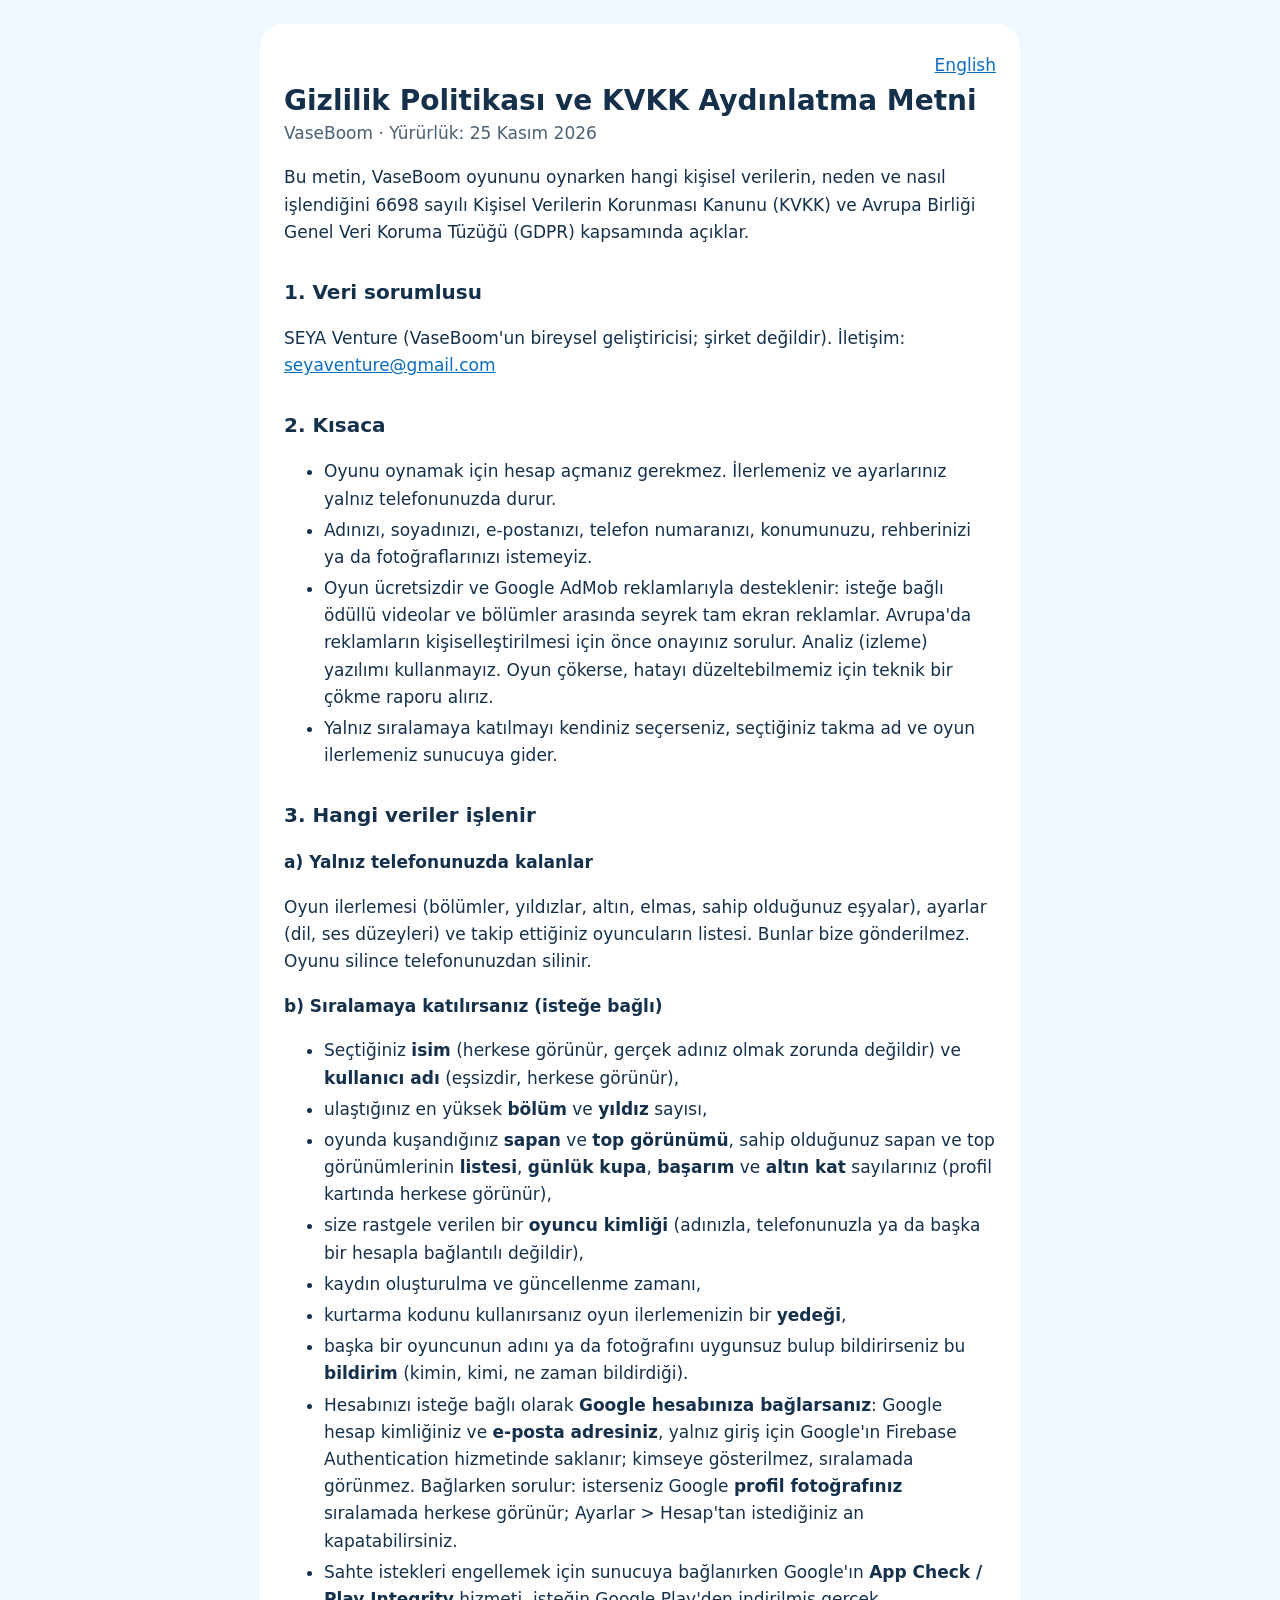
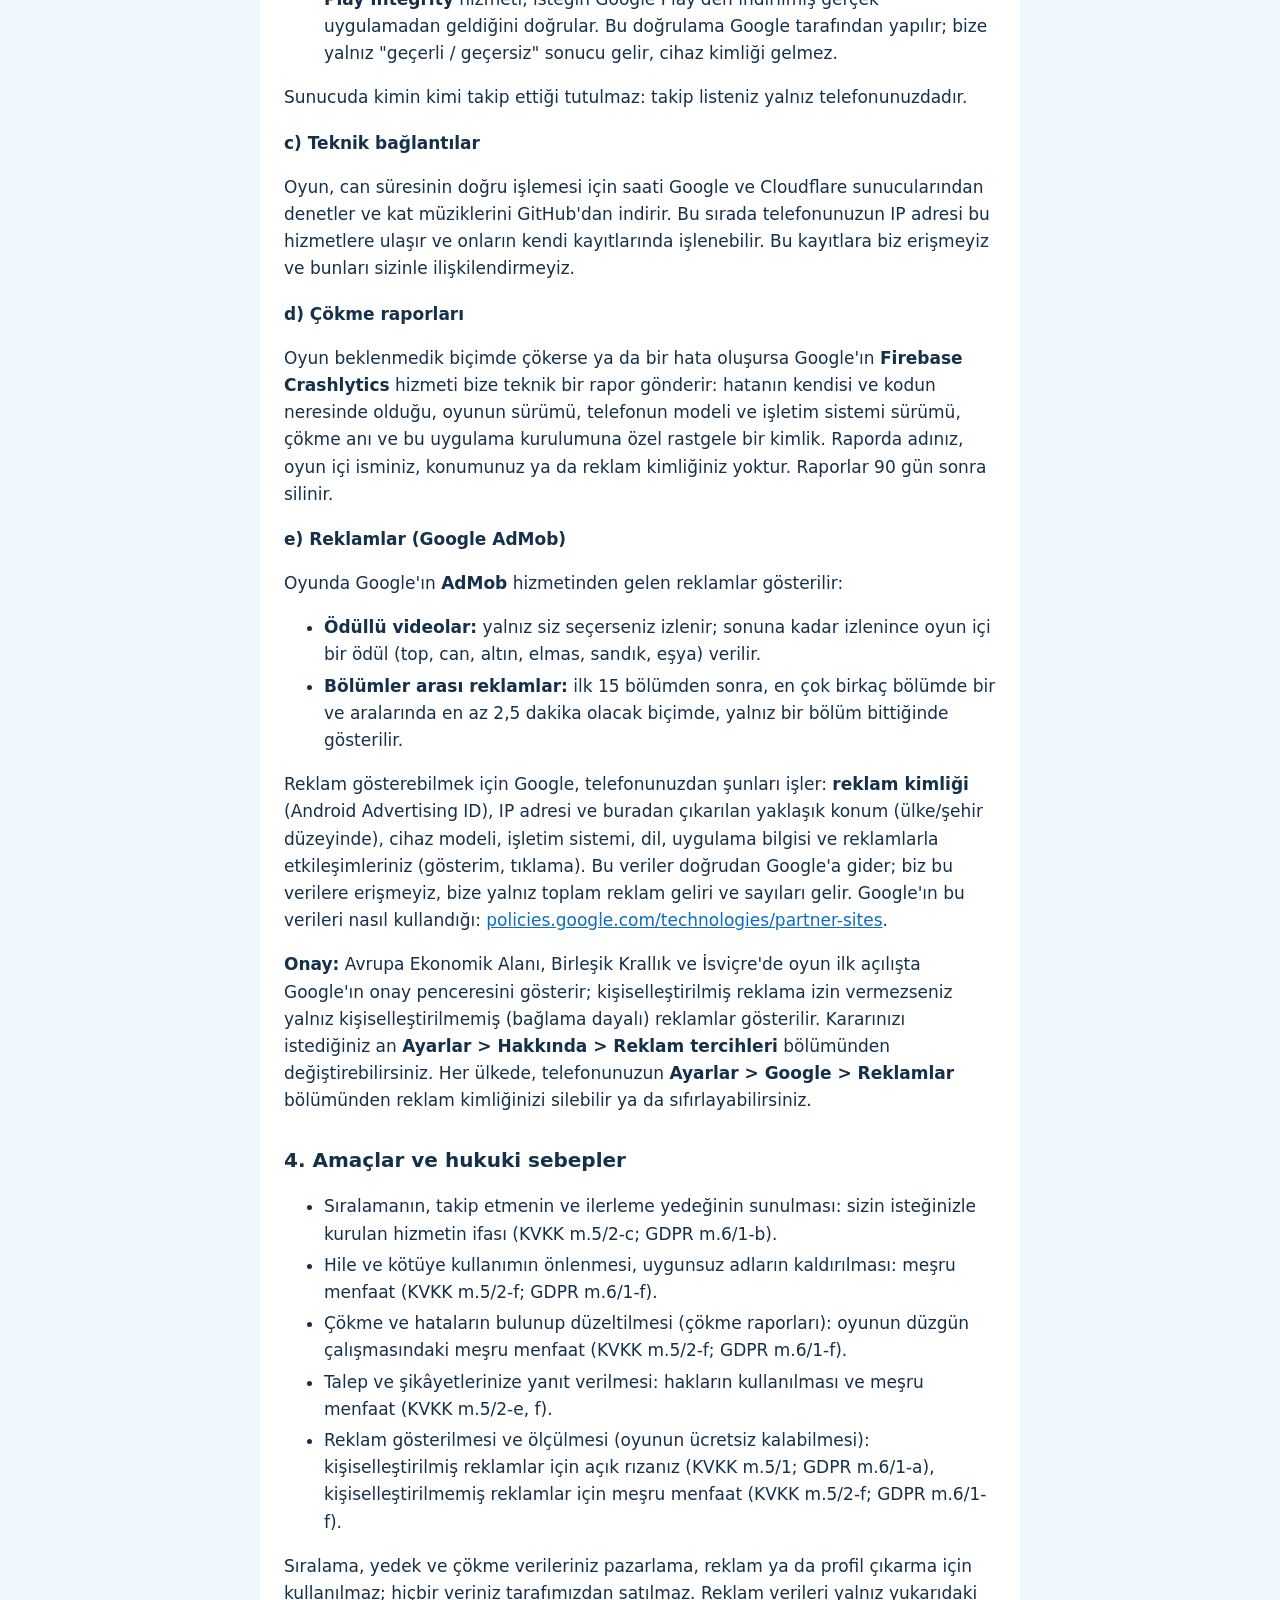
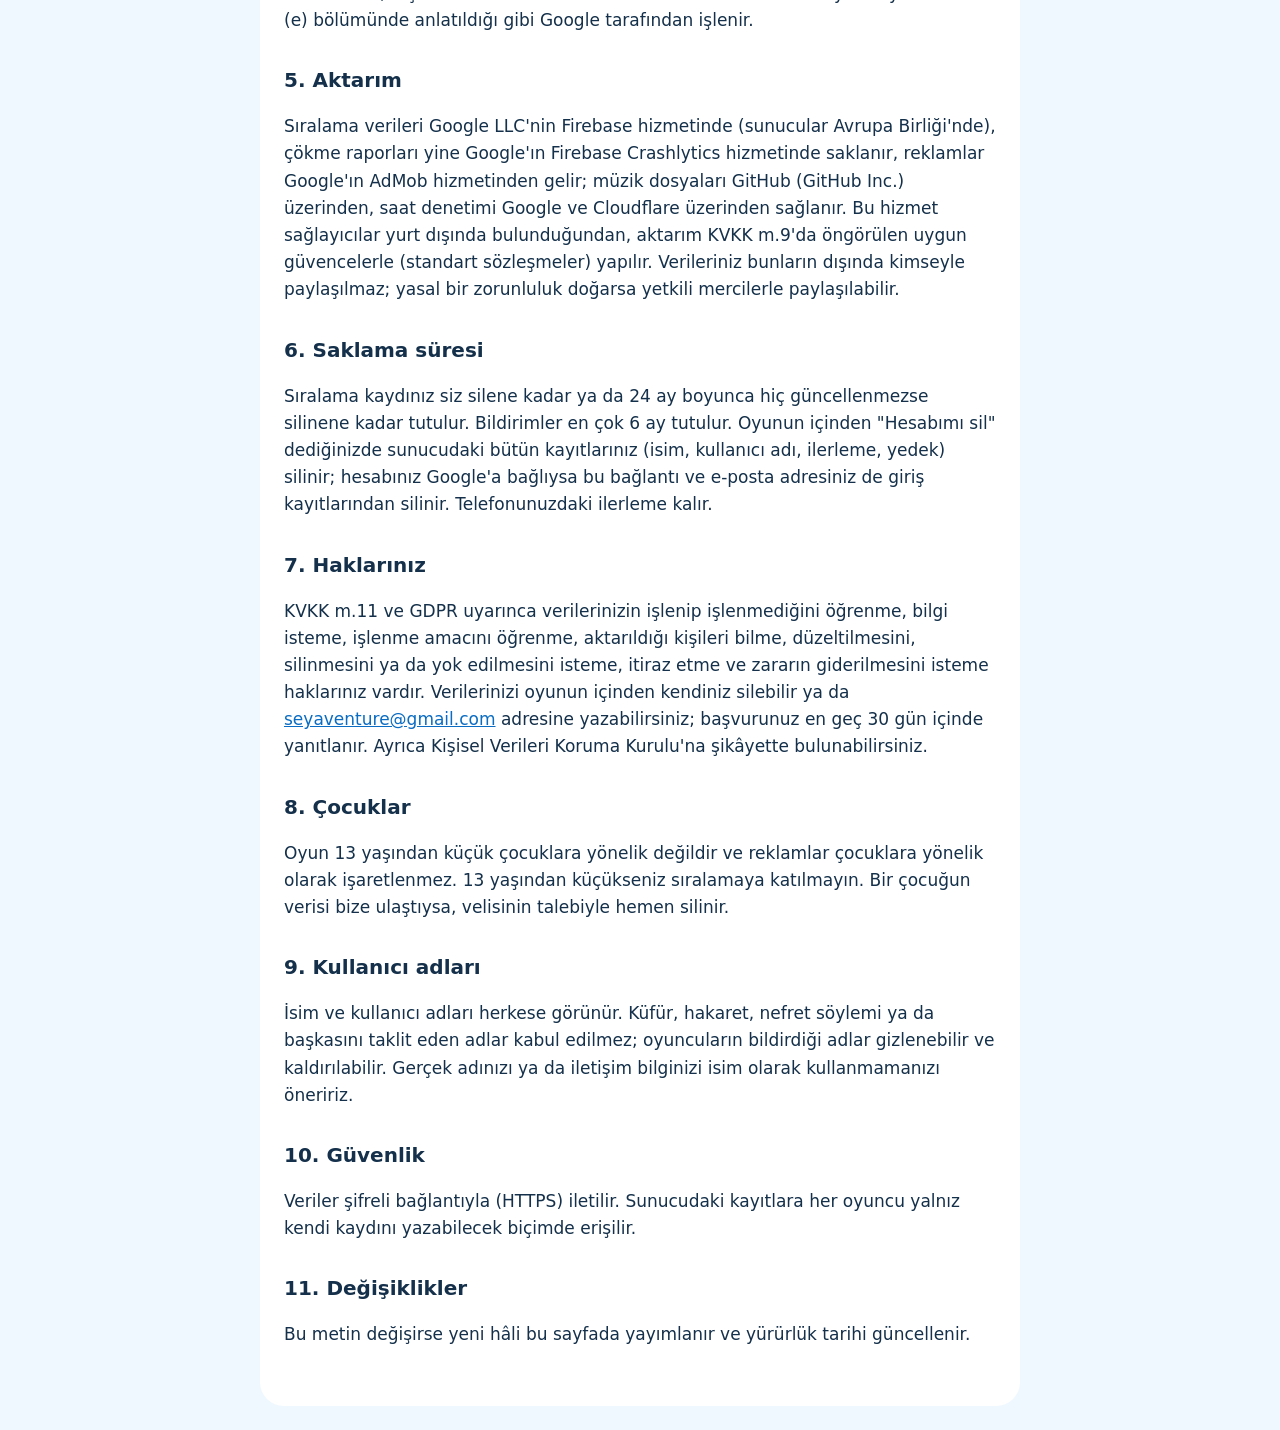
==== commit bfde858a: "Privacy policy (tr): Google AdMob ads, consent and ad preferences" ====
--- a/legal/tr/gizlilik.html
+++ b/legal/tr/gizlilik.html
@@ -10,7 +10,7 @@
 <main>
 <p class="lang"><a href="../en/gizlilik.html">English</a></p>
 <h1>Gizlilik Politikası ve KVKK Aydınlatma Metni</h1>
-<p class="meta">VaseBoom · Yürürlük: 20 Kasım 2026</p>
+<p class="meta">VaseBoom · Yürürlük: 25 Kasım 2026</p>
 
 <p>Bu metin, VaseBoom oyununu oynarken hangi kişisel verilerin, neden ve nasıl işlendiğini 6698 sayılı Kişisel Verilerin Korunması Kanunu (KVKK) ve Avrupa Birliği Genel Veri Koruma Tüzüğü (GDPR) kapsamında açıklar.</p>
 
@@ -21,7 +21,7 @@
 <ul>
 <li>Oyunu oynamak için hesap açmanız gerekmez. İlerlemeniz ve ayarlarınız yalnız telefonunuzda durur.</li>
 <li>Adınızı, soyadınızı, e-postanızı, telefon numaranızı, konumunuzu, rehberinizi ya da fotoğraflarınızı istemeyiz.</li>
-<li>Oyunda reklam yoktur; reklam ya da analiz (izleme) yazılımı kullanmayız. Yalnız oyun çökerse, hatayı düzeltebilmemiz için teknik bir çökme raporu alırız.</li>
+<li>Oyun ücretsizdir ve Google AdMob reklamlarıyla desteklenir: isteğe bağlı ödüllü videolar ve bölümler arasında seyrek tam ekran reklamlar. Avrupa'da reklamların kişiselleştirilmesi için önce onayınız sorulur. Analiz (izleme) yazılımı kullanmayız. Oyun çökerse, hatayı düzeltebilmemiz için teknik bir çökme raporu alırız.</li>
 <li>Yalnız sıralamaya katılmayı kendiniz seçerseniz, seçtiğiniz takma ad ve oyun ilerlemeniz sunucuya gider.</li>
 </ul>
 
@@ -49,17 +49,27 @@
 <h3>d) Çökme raporları</h3>
 <p>Oyun beklenmedik biçimde çökerse ya da bir hata oluşursa Google'ın <b>Firebase Crashlytics</b> hizmeti bize teknik bir rapor gönderir: hatanın kendisi ve kodun neresinde olduğu, oyunun sürümü, telefonun modeli ve işletim sistemi sürümü, çökme anı ve bu uygulama kurulumuna özel rastgele bir kimlik. Raporda adınız, oyun içi isminiz, konumunuz ya da reklam kimliğiniz yoktur. Raporlar 90 gün sonra silinir.</p>
 
+<h3>e) Reklamlar (Google AdMob)</h3>
+<p>Oyunda Google'ın <b>AdMob</b> hizmetinden gelen reklamlar gösterilir:</p>
+<ul>
+<li><b>Ödüllü videolar:</b> yalnız siz seçerseniz izlenir; sonuna kadar izlenince oyun içi bir ödül (top, can, altın, elmas, sandık, eşya) verilir.</li>
+<li><b>Bölümler arası reklamlar:</b> ilk 15 bölümden sonra, en çok birkaç bölümde bir ve aralarında en az 2,5 dakika olacak biçimde, yalnız bir bölüm bittiğinde gösterilir.</li>
+</ul>
+<p>Reklam gösterebilmek için Google, telefonunuzdan şunları işler: <b>reklam kimliği</b> (Android Advertising ID), IP adresi ve buradan çıkarılan yaklaşık konum (ülke/şehir düzeyinde), cihaz modeli, işletim sistemi, dil, uygulama bilgisi ve reklamlarla etkileşimleriniz (gösterim, tıklama). Bu veriler doğrudan Google'a gider; biz bu verilere erişmeyiz, bize yalnız toplam reklam geliri ve sayıları gelir. Google'ın bu verileri nasıl kullandığı: <a href="https://policies.google.com/technologies/partner-sites?hl=tr">policies.google.com/technologies/partner-sites</a>.</p>
+<p><b>Onay:</b> Avrupa Ekonomik Alanı, Birleşik Krallık ve İsviçre'de oyun ilk açılışta Google'ın onay penceresini gösterir; kişiselleştirilmiş reklama izin vermezseniz yalnız kişiselleştirilmemiş (bağlama dayalı) reklamlar gösterilir. Kararınızı istediğiniz an <b>Ayarlar &gt; Hakkında &gt; Reklam tercihleri</b> bölümünden değiştirebilirsiniz. Her ülkede, telefonunuzun <b>Ayarlar &gt; Google &gt; Reklamlar</b> bölümünden reklam kimliğinizi silebilir ya da sıfırlayabilirsiniz.</p>
+
 <h2>4. Amaçlar ve hukuki sebepler</h2>
 <ul>
 <li>Sıralamanın, takip etmenin ve ilerleme yedeğinin sunulması: sizin isteğinizle kurulan hizmetin ifası (KVKK m.5/2-c; GDPR m.6/1-b).</li>
 <li>Hile ve kötüye kullanımın önlenmesi, uygunsuz adların kaldırılması: meşru menfaat (KVKK m.5/2-f; GDPR m.6/1-f).</li>
 <li>Çökme ve hataların bulunup düzeltilmesi (çökme raporları): oyunun düzgün çalışmasındaki meşru menfaat (KVKK m.5/2-f; GDPR m.6/1-f).</li>
 <li>Talep ve şikâyetlerinize yanıt verilmesi: hakların kullanılması ve meşru menfaat (KVKK m.5/2-e, f).</li>
+<li>Reklam gösterilmesi ve ölçülmesi (oyunun ücretsiz kalabilmesi): kişiselleştirilmiş reklamlar için açık rızanız (KVKK m.5/1; GDPR m.6/1-a), kişiselleştirilmemiş reklamlar için meşru menfaat (KVKK m.5/2-f; GDPR m.6/1-f).</li>
 </ul>
-<p>Verileriniz pazarlama, reklam ya da profil çıkarma için kullanılmaz ve satılmaz.</p>
+<p>Sıralama, yedek ve çökme verileriniz pazarlama, reklam ya da profil çıkarma için kullanılmaz; hiçbir veriniz tarafımızdan satılmaz. Reklam verileri yalnız yukarıdaki (e) bölümünde anlatıldığı gibi Google tarafından işlenir.</p>
 
 <h2>5. Aktarım</h2>
-<p>Sıralama verileri Google LLC'nin Firebase hizmetinde (sunucular Avrupa Birliği'nde), çökme raporları yine Google'ın Firebase Crashlytics hizmetinde saklanır; müzik dosyaları GitHub (GitHub Inc.) üzerinden, saat denetimi Google ve Cloudflare üzerinden sağlanır. Bu hizmet sağlayıcılar yurt dışında bulunduğundan, aktarım KVKK m.9'da öngörülen uygun güvencelerle (standart sözleşmeler) yapılır. Verileriniz bunların dışında kimseyle paylaşılmaz; yasal bir zorunluluk doğarsa yetkili mercilerle paylaşılabilir.</p>
+<p>Sıralama verileri Google LLC'nin Firebase hizmetinde (sunucular Avrupa Birliği'nde), çökme raporları yine Google'ın Firebase Crashlytics hizmetinde saklanır, reklamlar Google'ın AdMob hizmetinden gelir; müzik dosyaları GitHub (GitHub Inc.) üzerinden, saat denetimi Google ve Cloudflare üzerinden sağlanır. Bu hizmet sağlayıcılar yurt dışında bulunduğundan, aktarım KVKK m.9'da öngörülen uygun güvencelerle (standart sözleşmeler) yapılır. Verileriniz bunların dışında kimseyle paylaşılmaz; yasal bir zorunluluk doğarsa yetkili mercilerle paylaşılabilir.</p>
 
 <h2>6. Saklama süresi</h2>
 <p>Sıralama kaydınız siz silene kadar ya da 24 ay boyunca hiç güncellenmezse silinene kadar tutulur. Bildirimler en çok 6 ay tutulur. Oyunun içinden "Hesabımı sil" dediğinizde sunucudaki bütün kayıtlarınız (isim, kullanıcı adı, ilerleme, yedek) silinir; hesabınız Google'a bağlıysa bu bağlantı ve e-posta adresiniz de giriş kayıtlarından silinir. Telefonunuzdaki ilerleme kalır.</p>
@@ -68,7 +78,7 @@
 <p>KVKK m.11 ve GDPR uyarınca verilerinizin işlenip işlenmediğini öğrenme, bilgi isteme, işlenme amacını öğrenme, aktarıldığı kişileri bilme, düzeltilmesini, silinmesini ya da yok edilmesini isteme, itiraz etme ve zararın giderilmesini isteme haklarınız vardır. Verilerinizi oyunun içinden kendiniz silebilir ya da <a href="mailto:seyaventure@gmail.com">seyaventure@gmail.com</a> adresine yazabilirsiniz; başvurunuz en geç 30 gün içinde yanıtlanır. Ayrıca Kişisel Verileri Koruma Kurulu'na şikâyette bulunabilirsiniz.</p>
 
 <h2>8. Çocuklar</h2>
-<p>Oyun 13 yaşından küçük çocuklara yönelik değildir. 13 yaşından küçükseniz sıralamaya katılmayın. Bir çocuğun verisi bize ulaştıysa, velisinin talebiyle hemen silinir.</p>
+<p>Oyun 13 yaşından küçük çocuklara yönelik değildir ve reklamlar çocuklara yönelik olarak işaretlenmez. 13 yaşından küçükseniz sıralamaya katılmayın. Bir çocuğun verisi bize ulaştıysa, velisinin talebiyle hemen silinir.</p>
 
 <h2>9. Kullanıcı adları</h2>
 <p>İsim ve kullanıcı adları herkese görünür. Küfür, hakaret, nefret söylemi ya da başkasını taklit eden adlar kabul edilmez; oyuncuların bildirdiği adlar gizlenebilir ve kaldırılabilir. Gerçek adınızı ya da iletişim bilginizi isim olarak kullanmamanızı öneririz.</p>
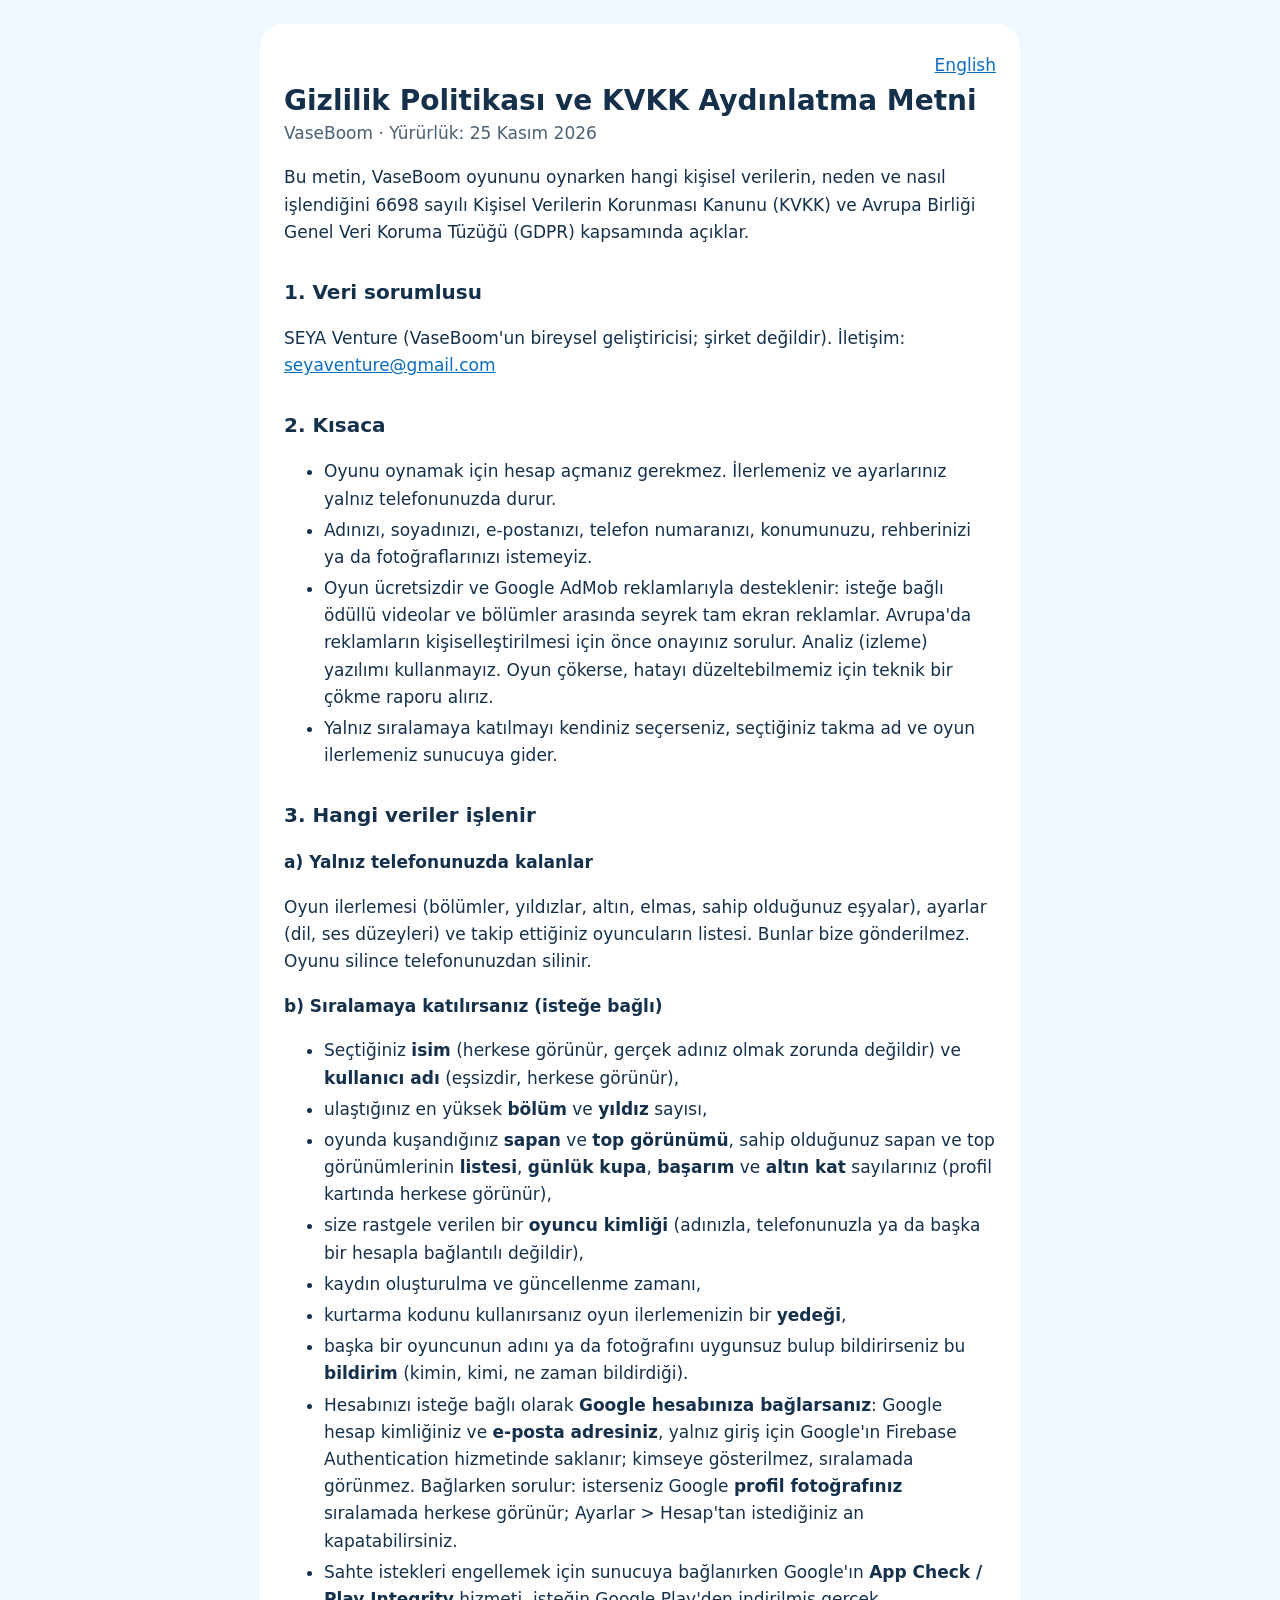
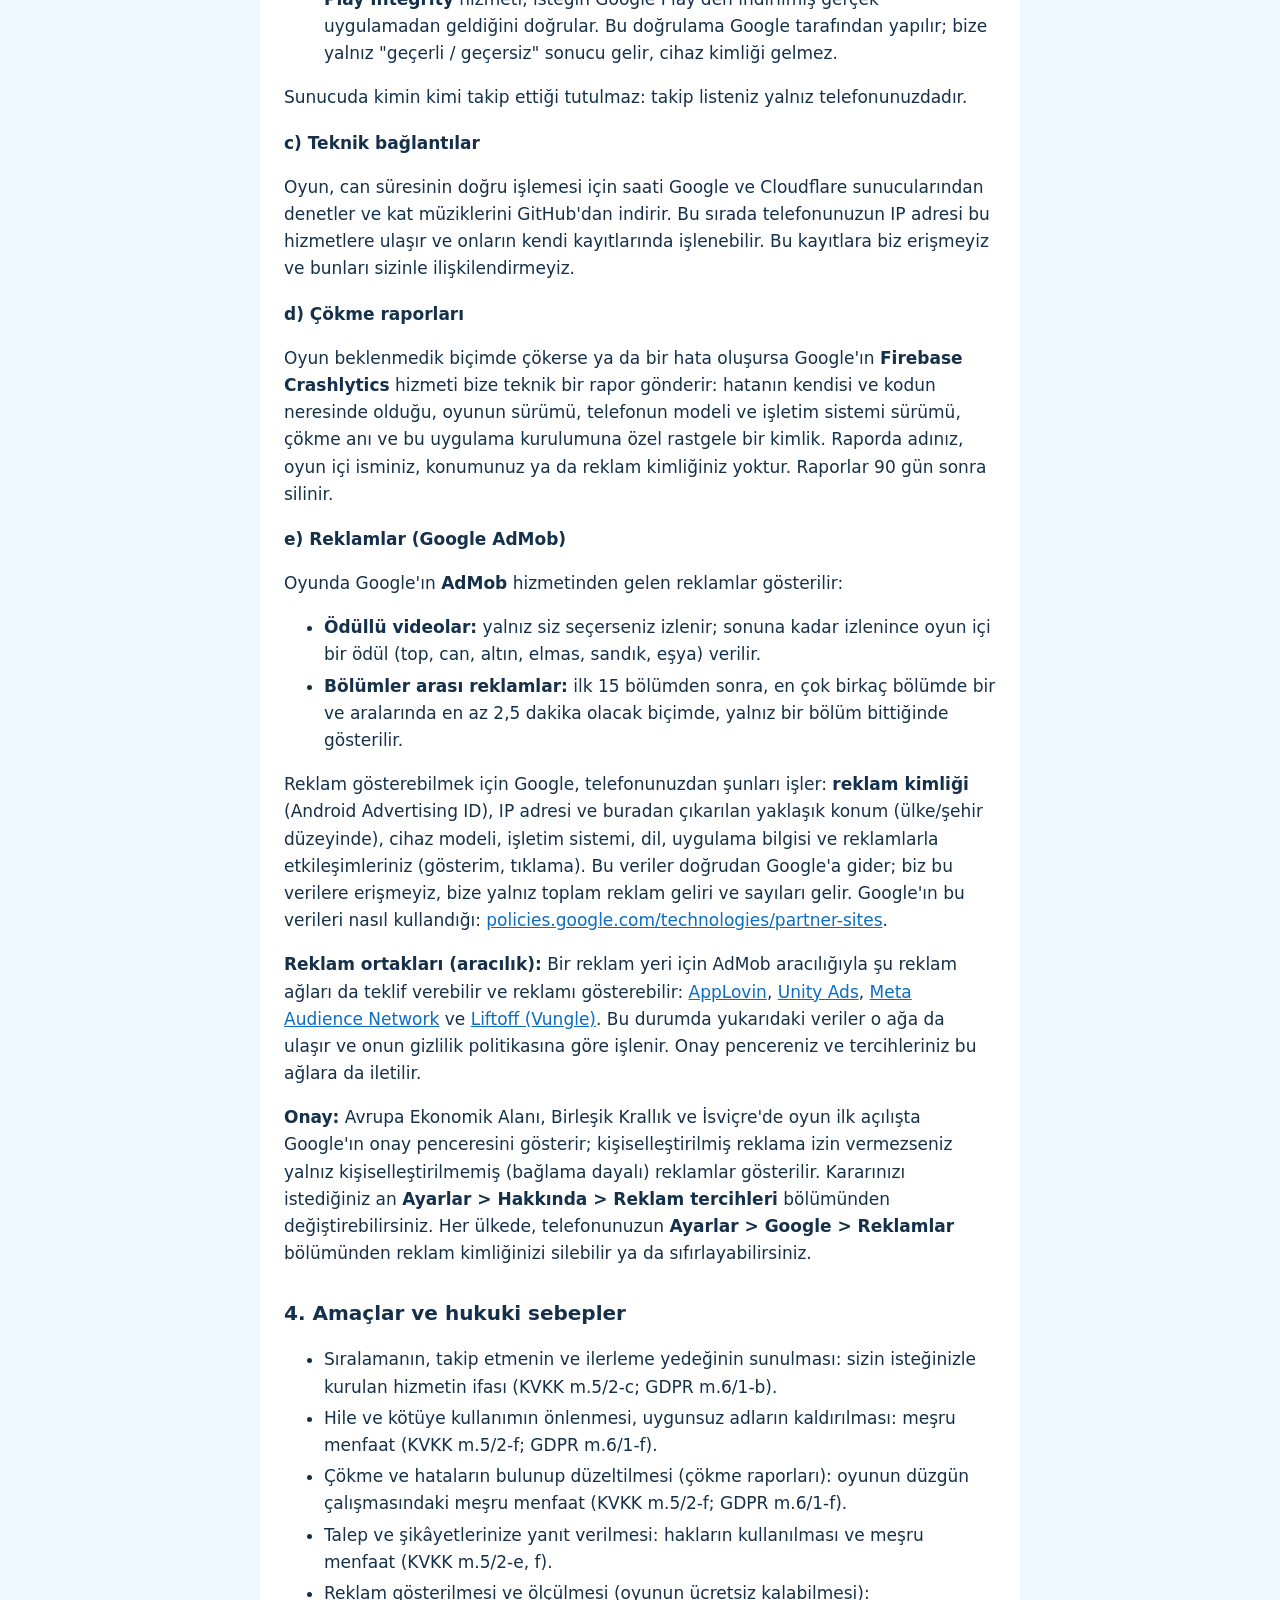
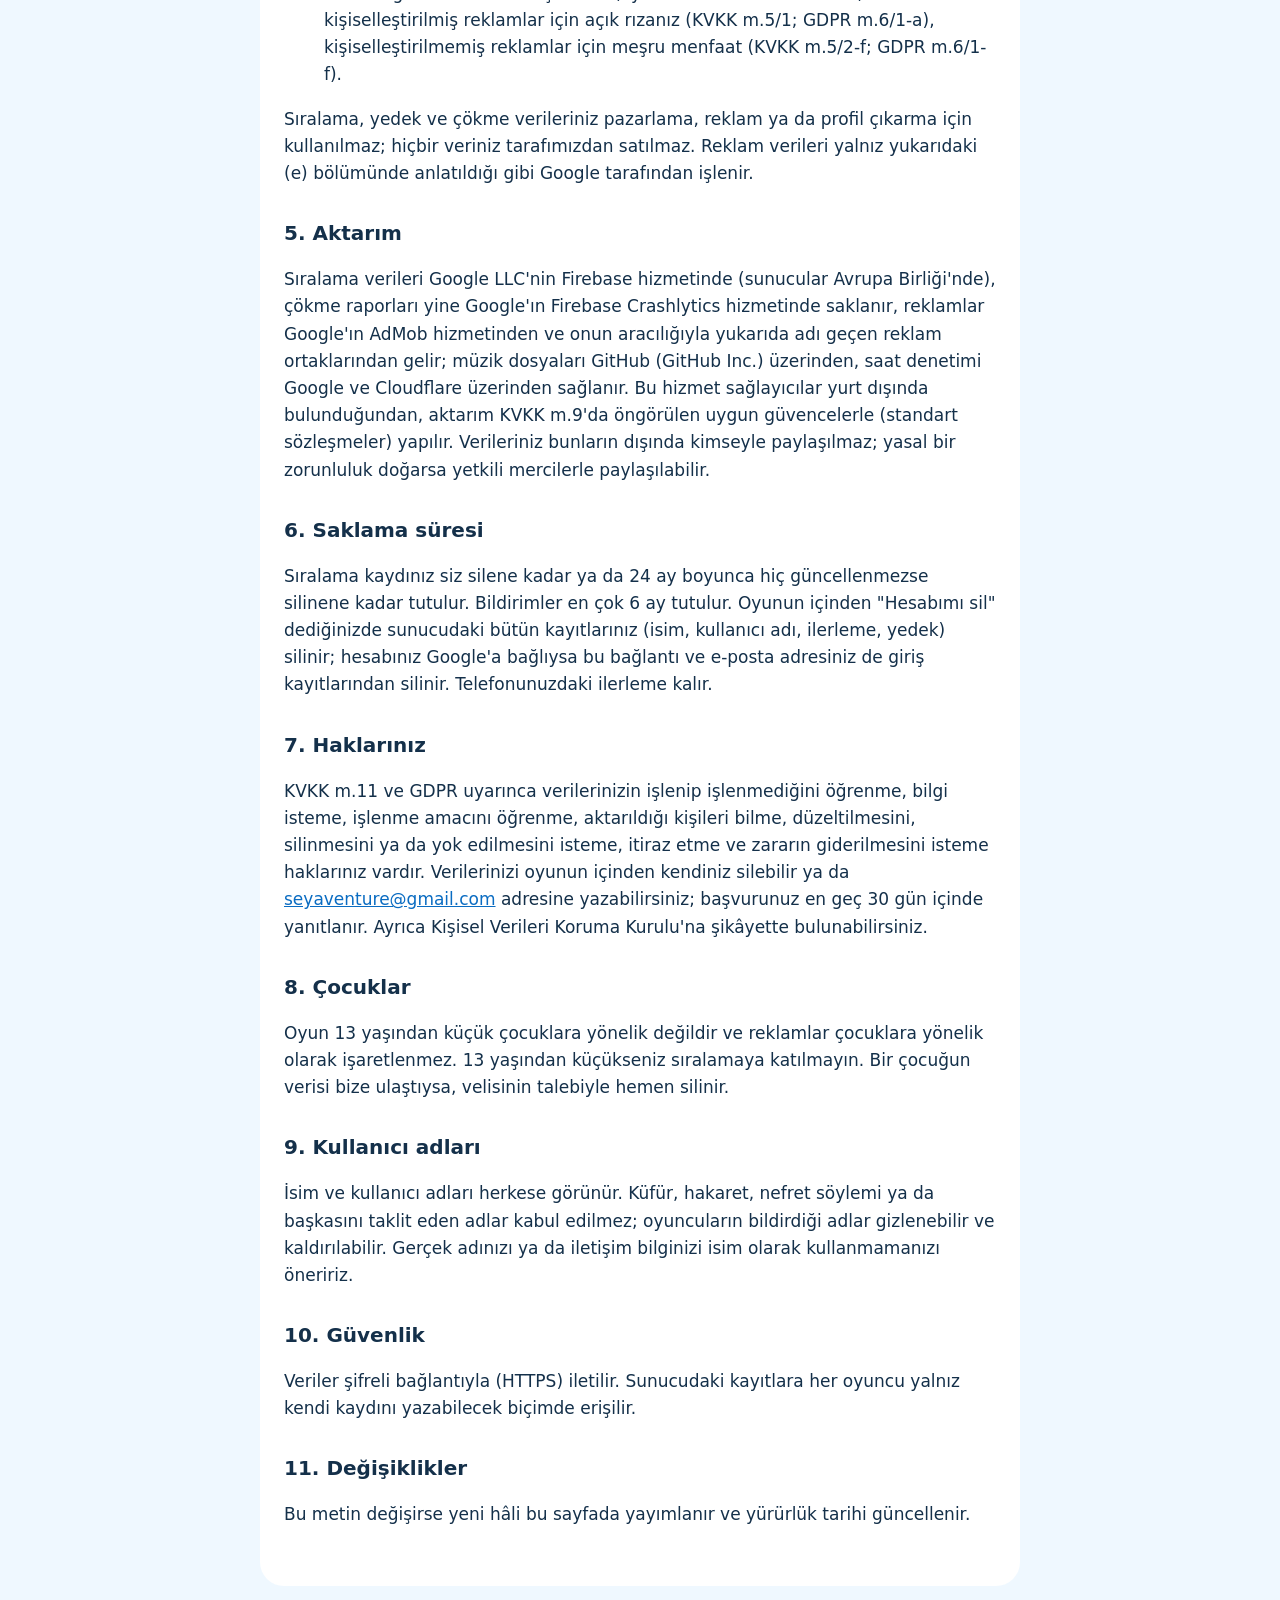
==== commit 0814bb8e: "Privacy policy (tr): ad partners through AdMob mediation" ====
--- a/legal/tr/gizlilik.html
+++ b/legal/tr/gizlilik.html
@@ -56,6 +56,7 @@
 <li><b>Bölümler arası reklamlar:</b> ilk 15 bölümden sonra, en çok birkaç bölümde bir ve aralarında en az 2,5 dakika olacak biçimde, yalnız bir bölüm bittiğinde gösterilir.</li>
 </ul>
 <p>Reklam gösterebilmek için Google, telefonunuzdan şunları işler: <b>reklam kimliği</b> (Android Advertising ID), IP adresi ve buradan çıkarılan yaklaşık konum (ülke/şehir düzeyinde), cihaz modeli, işletim sistemi, dil, uygulama bilgisi ve reklamlarla etkileşimleriniz (gösterim, tıklama). Bu veriler doğrudan Google'a gider; biz bu verilere erişmeyiz, bize yalnız toplam reklam geliri ve sayıları gelir. Google'ın bu verileri nasıl kullandığı: <a href="https://policies.google.com/technologies/partner-sites?hl=tr">policies.google.com/technologies/partner-sites</a>.</p>
+<p><b>Reklam ortakları (aracılık):</b> Bir reklam yeri için AdMob aracılığıyla şu reklam ağları da teklif verebilir ve reklamı gösterebilir: <a href="https://www.applovin.com/privacy/">AppLovin</a>, <a href="https://unity.com/legal/game-player-and-app-user-privacy-policy">Unity Ads</a>, <a href="https://www.facebook.com/privacy/policy/">Meta Audience Network</a> ve <a href="https://liftoff.io/privacy-policy/">Liftoff (Vungle)</a>. Bu durumda yukarıdaki veriler o ağa da ulaşır ve onun gizlilik politikasına göre işlenir. Onay pencereniz ve tercihleriniz bu ağlara da iletilir.</p>
 <p><b>Onay:</b> Avrupa Ekonomik Alanı, Birleşik Krallık ve İsviçre'de oyun ilk açılışta Google'ın onay penceresini gösterir; kişiselleştirilmiş reklama izin vermezseniz yalnız kişiselleştirilmemiş (bağlama dayalı) reklamlar gösterilir. Kararınızı istediğiniz an <b>Ayarlar &gt; Hakkında &gt; Reklam tercihleri</b> bölümünden değiştirebilirsiniz. Her ülkede, telefonunuzun <b>Ayarlar &gt; Google &gt; Reklamlar</b> bölümünden reklam kimliğinizi silebilir ya da sıfırlayabilirsiniz.</p>
 
 <h2>4. Amaçlar ve hukuki sebepler</h2>
@@ -69,7 +70,7 @@
 <p>Sıralama, yedek ve çökme verileriniz pazarlama, reklam ya da profil çıkarma için kullanılmaz; hiçbir veriniz tarafımızdan satılmaz. Reklam verileri yalnız yukarıdaki (e) bölümünde anlatıldığı gibi Google tarafından işlenir.</p>
 
 <h2>5. Aktarım</h2>
-<p>Sıralama verileri Google LLC'nin Firebase hizmetinde (sunucular Avrupa Birliği'nde), çökme raporları yine Google'ın Firebase Crashlytics hizmetinde saklanır, reklamlar Google'ın AdMob hizmetinden gelir; müzik dosyaları GitHub (GitHub Inc.) üzerinden, saat denetimi Google ve Cloudflare üzerinden sağlanır. Bu hizmet sağlayıcılar yurt dışında bulunduğundan, aktarım KVKK m.9'da öngörülen uygun güvencelerle (standart sözleşmeler) yapılır. Verileriniz bunların dışında kimseyle paylaşılmaz; yasal bir zorunluluk doğarsa yetkili mercilerle paylaşılabilir.</p>
+<p>Sıralama verileri Google LLC'nin Firebase hizmetinde (sunucular Avrupa Birliği'nde), çökme raporları yine Google'ın Firebase Crashlytics hizmetinde saklanır, reklamlar Google'ın AdMob hizmetinden ve onun aracılığıyla yukarıda adı geçen reklam ortaklarından gelir; müzik dosyaları GitHub (GitHub Inc.) üzerinden, saat denetimi Google ve Cloudflare üzerinden sağlanır. Bu hizmet sağlayıcılar yurt dışında bulunduğundan, aktarım KVKK m.9'da öngörülen uygun güvencelerle (standart sözleşmeler) yapılır. Verileriniz bunların dışında kimseyle paylaşılmaz; yasal bir zorunluluk doğarsa yetkili mercilerle paylaşılabilir.</p>
 
 <h2>6. Saklama süresi</h2>
 <p>Sıralama kaydınız siz silene kadar ya da 24 ay boyunca hiç güncellenmezse silinene kadar tutulur. Bildirimler en çok 6 ay tutulur. Oyunun içinden "Hesabımı sil" dediğinizde sunucudaki bütün kayıtlarınız (isim, kullanıcı adı, ilerleme, yedek) silinir; hesabınız Google'a bağlıysa bu bağlantı ve e-posta adresiniz de giriş kayıtlarından silinir. Telefonunuzdaki ilerleme kalır.</p>
